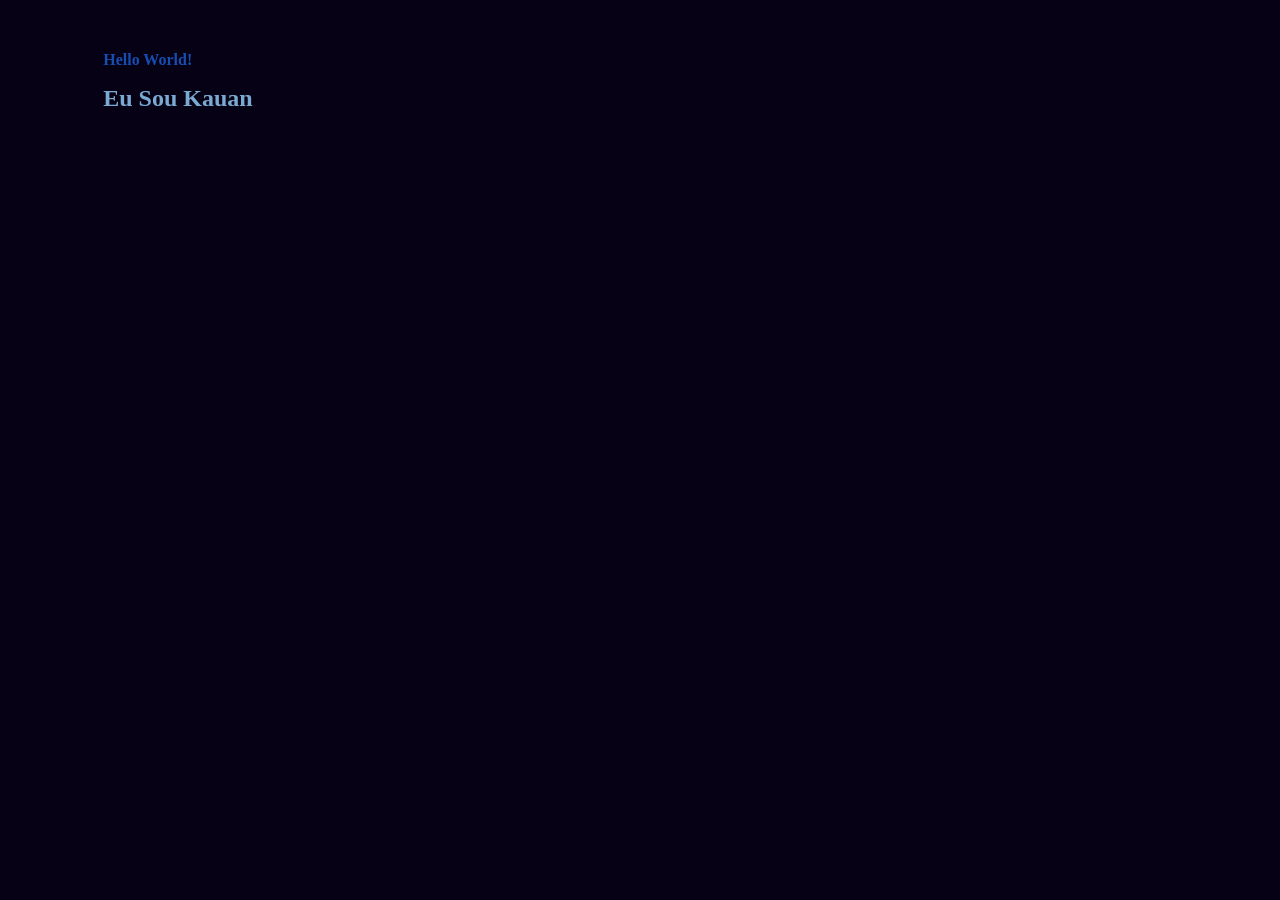
==== index.html @ 7fca89f3 "Add global CSS styles for body, headings, and container layout" ====
<!DOCTYPE html>
<html>
    <head>
        <meta charset="utf-8">
        <title>José Kauan - Developer</title>
        <meta name="description" content="I'm José Kauan, a passionate developer creating amazing web experiences.">
        <meta name="viewport" content="width=device-width, initial-scale=1">
        <link rel="stylesheet" href="style/global.css">
    </head>
    <body>
        <div class="container">
            <h1 class="hello">Hello World!</h1>
            <h1>Eu Sou Kauan</h1>

        </div>
        <!-- Apresentaação Inicial -->
         

        <!-- Sobre Mim -->

        <!-- Projetos -->

        <script src="" async defer></script>
    </body>
</html>
---- style/global.css ----
body{
    background-color: #060114;
}

h1{
    font-size: x-large;
    color: #7aa9d1;
}

.hello{
    color: #174DB1;
    font-size: medium;

}

.container{
    width: 90%;
    max-width: 1200px;
    margin: 0 auto;
    padding: 2rem;
    box-sizing: border-box;
}
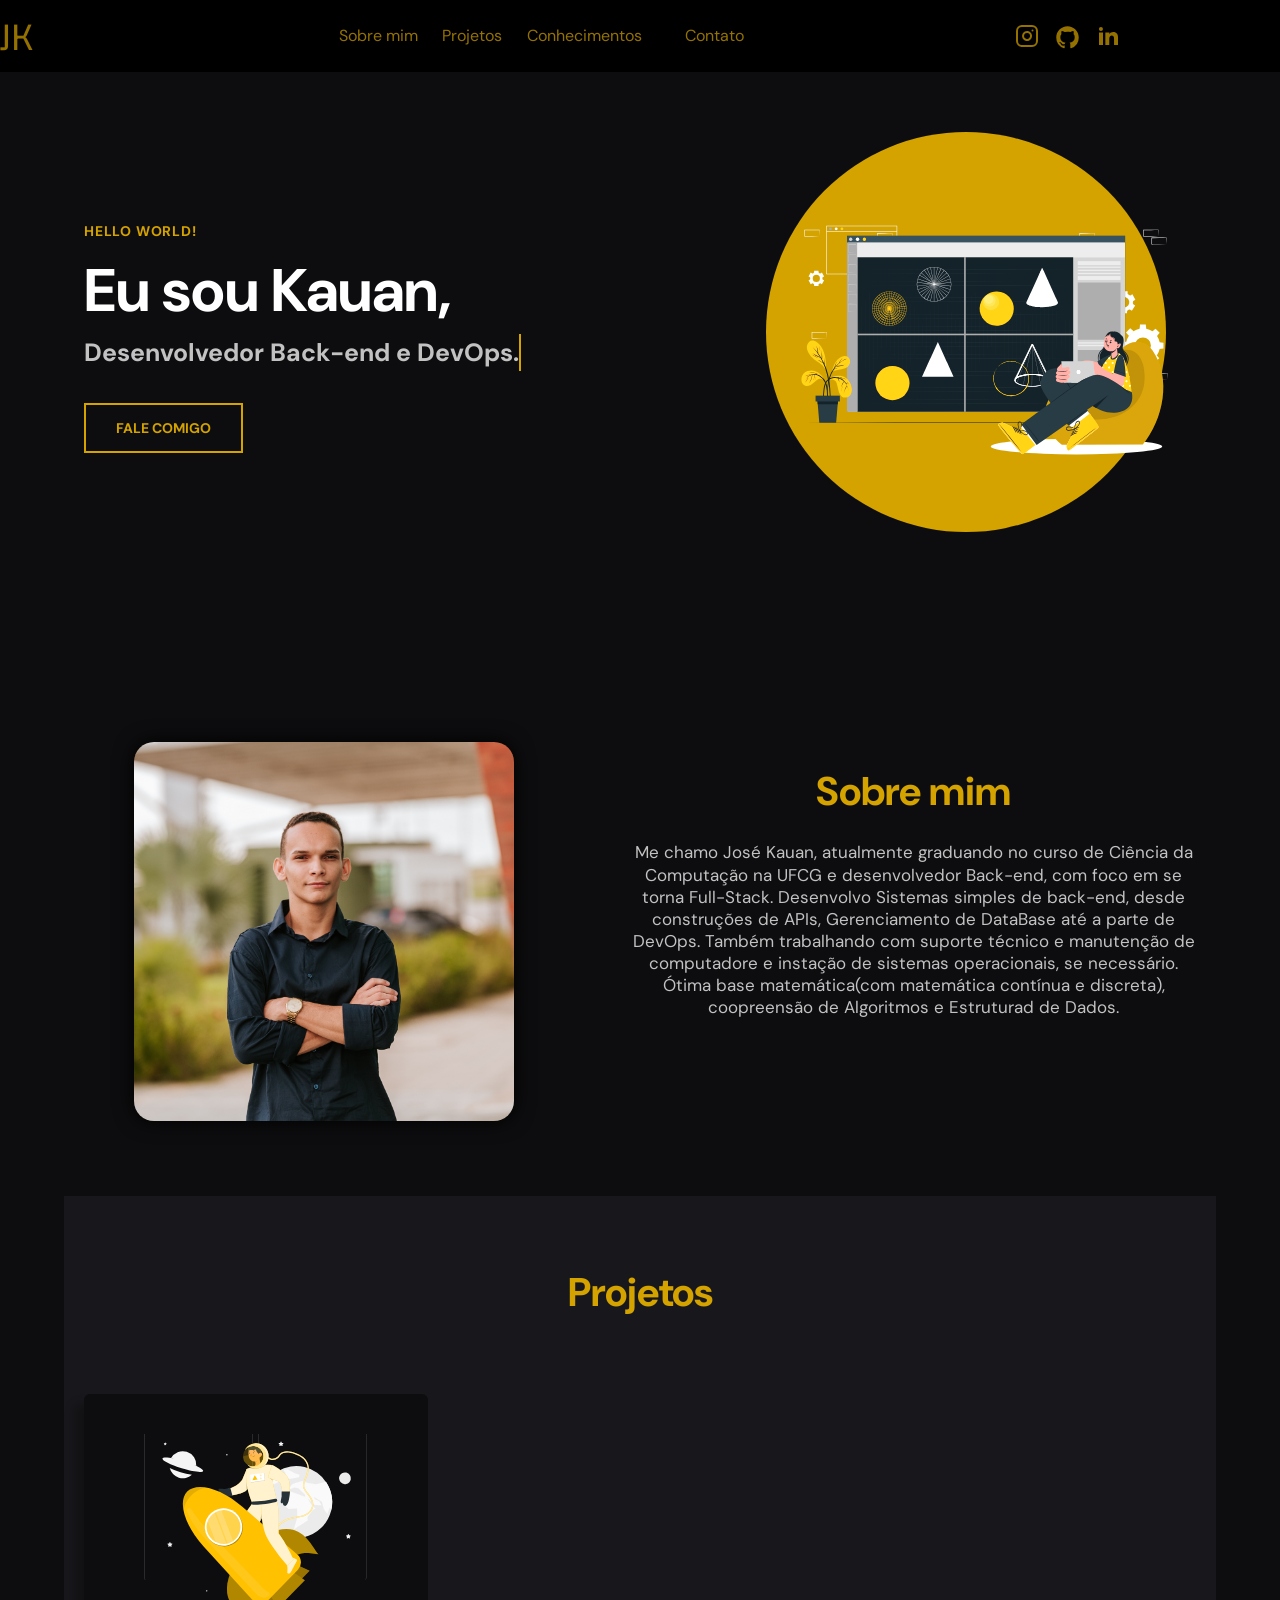
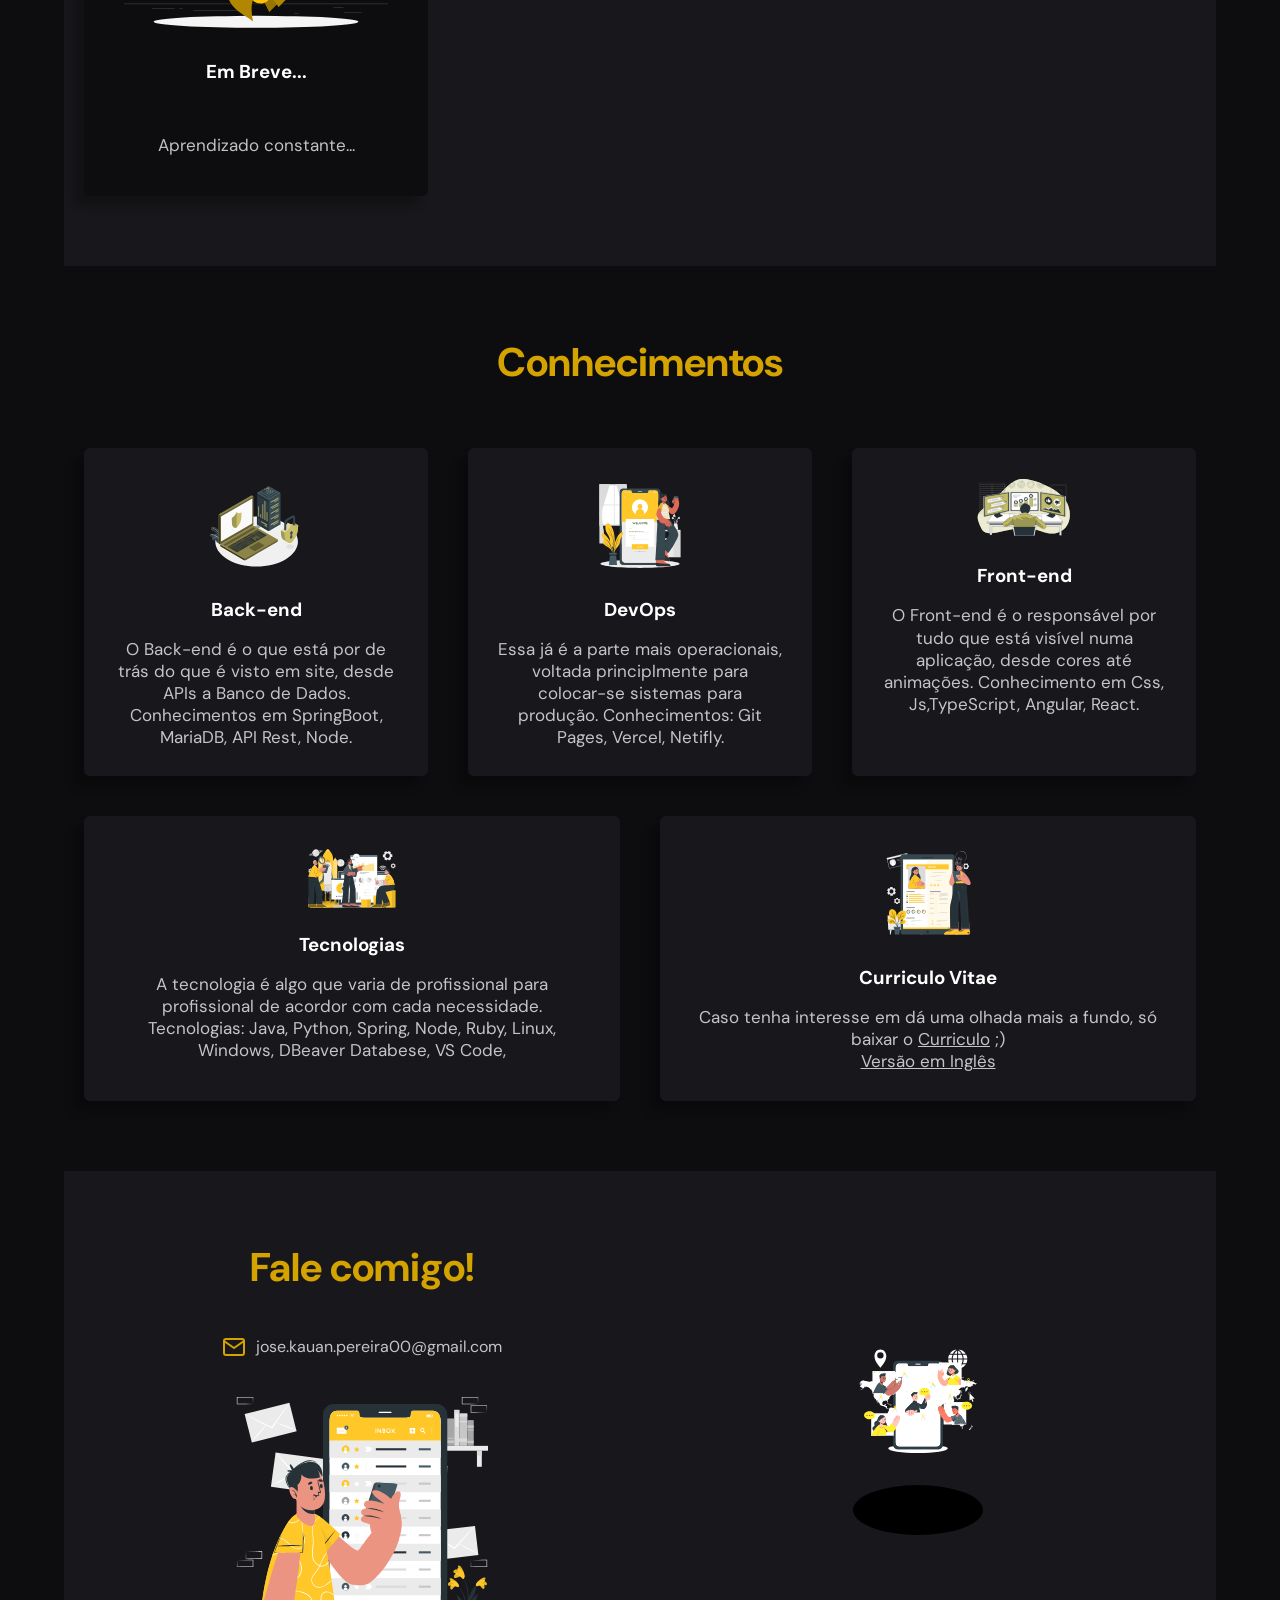
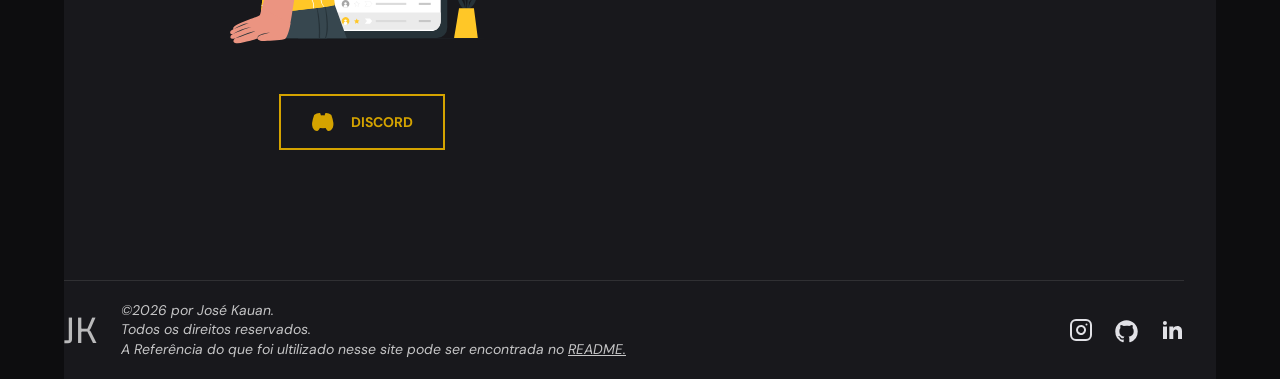
==== commit cc7a4275: "Update: Finalização" ====
--- a/index.html
+++ b/index.html
@@ -1,25 +1,473 @@
 <!DOCTYPE html>
+
 <html>
     <head>
         <meta charset="utf-8">
+        <meta http-equiv="X-UA-Compatible" content="IE=edge">
         <title>José Kauan - Developer</title>
-        <meta name="description" content="I'm José Kauan, a passionate developer creating amazing web experiences.">
         <meta name="viewport" content="width=device-width, initial-scale=1">
         <link rel="stylesheet" href="style/global.css">
+        <link rel="preconnect" href="https://fonts.googleapis.com" />
+        <link rel="preconnect" href="https://fonts.gstatic.com" crossorigin />
+        <meta name="description" content="Portifólio de José Kauan, desenvolvedor Full-Stack em desenvolvimento" />
+        <meta name="author" content="José Kauan Pereira" />
+        <meta property="og:description" content="Portifólio de José Kauan, desenvolvedor Full-Stack em desenvolvimento" />
+        <meta property="og:image" content="./public/my.JPG" />
+        <meta property="og:type" content="website" />
+        <meta name="keywords" content="developer, programação, dev, desenvolvedor, programador, html, css, javascript, nodejs, reactjs, react, github, frontend, front-end" />
+        <meta name="robots" content="index" />
+        <link
+          href="https://fonts.googleapis.com/css2?family=DM+Sans&family=Gemunu+Libre:wght@200&display=swap"
+          rel="stylesheet"
+        />
+
+        <link
+          rel="shortcut icon"
+          href="public/favicons.svg"
+          type="image/x-icon"
+        />
     </head>
-    <body>
-        <div class="container">
-            <h1 class="hello">Hello World!</h1>
-            <h1>Eu Sou Kauan</h1>
-
-        </div>
-        <!-- Apresentaação Inicial -->
-         
-
-        <!-- Sobre Mim -->
-
-        <!-- Projetos -->
-
-        <script src="" async defer></script>
-    </body>
+ <body> 
+  <div>
+    <nav id="navigation">
+      <div class="wrapper">
+        <a class="logo close" href="#home"> JK </a>
+
+        <div class="menu">
+          <ul>
+            <li>
+              <a id="aboutNav" class="close" href="#about">Sobre mim</a>
+            </li>
+            <li>
+              <a id="projectsNav" class="close" href="#projects">Projetos</a>
+            </li>
+            <li>
+              <a id="knowledgeNav" class="close" href="#knowledge">Conhecimentos</a>
+            </li>
+            <li>
+              <a id="contactNav" class="close" href="#contact">Contato</a>
+            </li>
+          </ul>
+
+          <ul class="social-links">
+            <li>
+              <a href="https://instagram.com/zexkauan" title="Instagram" target="_blank">
+                <svg width="24" height="24" viewBox="0 0 24 24" fill="none" xmlns="http://www.w3.org/2000/svg" >
+                  <path
+                    d="M17 1.99997H7C4.23858 1.99997 2 4.23855 2 6.99997V17C2 19.7614 4.23858 22 7 22H17C19.7614 22 22 19.7614 22 17V6.99997C22 4.23855 19.7614 1.99997 17 1.99997Z"
+                    stroke="#FFFAF1"
+                    stroke-width="2"
+                    stroke-linecap="round"
+                    stroke-linejoin="round"
+                  />
+                  <path
+                    d="M15.9997 11.3701C16.1231 12.2023 15.981 13.0523 15.5935 13.7991C15.206 14.5459 14.5929 15.1515 13.8413 15.5297C13.0898 15.908 12.2382 16.0397 11.4075 15.906C10.5768 15.7723 9.80947 15.3801 9.21455 14.7852C8.61962 14.1903 8.22744 13.4229 8.09377 12.5923C7.96011 11.7616 8.09177 10.91 8.47003 10.1584C8.84829 9.40691 9.45389 8.7938 10.2007 8.4063C10.9475 8.0188 11.7975 7.87665 12.6297 8.00006C13.4786 8.12594 14.2646 8.52152 14.8714 9.12836C15.4782 9.73521 15.8738 10.5211 15.9997 11.3701Z"
+                    stroke="#FFFAF1"
+                    stroke-width="2"
+                    stroke-linecap="round"
+                    stroke-linejoin="round"
+                  />
+                  <path
+                    d="M17.5 6.49997H17.51"
+                    stroke="#FFFAF1"
+                    stroke-width="2"
+                    stroke-linecap="round"
+                    stroke-linejoin="round"
+                  />
+                </svg>
+              </a>
+            </li>
+            <li>
+              <a href="https://github.com/jose-kauan-pereira00" title="Github" target="_blank" >
+                <svg xmlns="http://www.w3.org/2000/svg" viewBox="0 0 24 24" width="24" height="24" >
+                  <path fill="none" d="M0 0h24v24H0z" />
+                  <path
+                    d="M12 2C6.475 2 2 6.475 2 12a9.994 9.994 0 0 0 6.838 9.488c.5.087.687-.213.687-.476 0-.237-.013-1.024-.013-1.862-2.512.463-3.162-.612-3.362-1.175-.113-.288-.6-1.175-1.025-1.413-.35-.187-.85-.65-.013-.662.788-.013 1.35.725 1.538 1.025.9 1.512 2.338 1.087 2.912.825.088-.65.35-1.087.638-1.337-2.225-.25-4.55-1.113-4.55-4.938 0-1.088.387-1.987 1.025-2.688-.1-.25-.45-1.275.1-2.65 0 0 .837-.262 2.75 1.026a9.28 9.28 0 0 1 2.5-.338c.85 0 1.7.112 2.5.337 1.912-1.3 2.75-1.024 2.75-1.024.55 1.375.2 2.4.1 2.65.637.7 1.025 1.587 1.025 2.687 0 3.838-2.337 4.688-4.562 4.938.362.312.675.912.675 1.85 0 1.337-.013 2.412-.013 2.75 0 .262.188.574.688.474A10.016 10.016 0 0 0 22 12c0-5.525-4.475-10-10-10z"
+                    fill="rgba(255,255,255,1)"
+                  />
+                </svg>
+              </a>
+            </li>
+            <li>
+              <a href="https://linkedin.com/in/josekauanpereira" title="LinkedIn" target="_blank" >
+                <svg xmlns="http://www.w3.org/2000/svg" viewBox="0 0 24 24" width="24" height="24" >
+                  <path fill="none" d="M0 0h24v24H0z" />
+                  <path
+                    d="M6.94 5a2 2 0 1 1-4-.002 2 2 0 0 1 4 .002zM7 8.48H3V21h4V8.48zm6.32 0H9.34V21h3.94v-6.57c0-3.66 4.77-4 4.77 0V21H22v-7.93c0-6.17-7.06-5.94-8.72-2.91l.04-1.68z"
+                    fill="rgba(255,255,255,1)"
+                  />
+                </svg>
+              </a>
+            </li>
+          </ul>
+        </div>
+
+        <button
+          aria-expanded="false"
+          aria-label="Abrir menu"
+          class="open-menu open"
+        >
+          <svg
+            width="40"
+            height="40"
+            viewBox="0 0 40 40"
+            fill="none"
+            xmlns="http://www.w3.org/2000/svg"
+          >
+            <path
+              d="M10 20H30"
+              stroke="#00856F"
+              stroke-width="2"
+              stroke-linecap="round"
+              stroke-linejoin="round"
+            />
+            <path
+              d="M10 12H30"
+              stroke="#00856F"
+              stroke-width="2"
+              stroke-linecap="round"
+              stroke-linejoin="round"
+            />
+            <path
+              d="M18 28L30 28"
+              stroke="#00856F"
+              stroke-width="2"
+              stroke-linecap="round"
+              stroke-linejoin="round"
+            />
+          </svg>
+        </button>
+
+        <button
+          aria-expanded="true"
+          aria-label="Fechar menu"
+          class="close-menu close"
+        >
+          <svg
+            width="40"
+            height="40"
+            viewBox="0 0 40 40"
+            fill="none"
+            xmlns="http://www.w3.org/2000/svg"
+          >
+            <path
+              d="M30 10L10 30M10 10L30 30"
+              stroke="#FFFAF1"
+              stroke-width="2"
+              stroke-linecap="round"
+              stroke-linejoin="round"
+            />
+          </svg>
+        </button>
+      </div>
+    </nav>
+    <div class="container">
+
+      <section id="home">
+        <div class="wrapper">
+          <div class="col-a">
+            <header>
+              <h4>Hello World!</h4>
+              <h1>Eu sou Kauan,</h1>
+            </header>
+            <div class="content">
+              <p class="line typing">Desenvolvedor Back-end e DevOps.</p>
+              <a class="button" href="#contact"> Fale comigo </a>
+            </div>
+          </div>
+
+          <div class="col-b">
+          <img src="public/modeling-cuate.svg" alt="">
+          </div>
+        </div>
+      </section>
+
+      <section id="about">
+        <div class="wrapper">
+          <div class="col-a">
+            <header>
+              <h2>Sobre mim</h2>
+            </header>
+            <div class="content">
+              <p>
+              Me chamo José Kauan, atualmente graduando no curso de Ciência da Computação na UFCG
+              e desenvolvedor Back-end, com foco em se torna Full-Stack. Desenvolvo Sistemas simples
+              de back-end, desde construções de APIs, Gerenciamento de DataBase até a parte de DevOps. 
+              Também trabalhando com suporte técnico e manutenção de computadore e instação de sistemas operacionais,
+              se necessário. Ótima base matemática(com matemática contínua e discreta), coopreensão de Algoritmos
+              e Estruturad de Dados.
+              </p>
+            </div>
+          </div>
+  
+          <div class="col-b">
+            <img
+              src="public/my.JPG"
+              alt="My"
+            />
+          </div>
+        </div>
+      </section>
+
+      <section id="projects">
+        <div class="wrapper">
+          <header>
+            <h2>Projetos</h2>
+          </header>
+          <div class="content">
+            <div class="cards">
+              <div class="card">
+                <img src="public/em-andamento-full.svg" alt="back-end" />
+
+                <h3>Em Breve...</h3>
+                <p>
+                  Aprendizado constante...
+                </p>
+              </div>
+             <!-- So Seguir a estrutura acima para ir adcionando projetos-->
+
+            </div>
+          </div>
+        </div>
+      </section>
+
+      <section id="knowledge">
+        <div class="wrapper">
+          <header>
+            <h2>Conhecimentos</h2>
+          </header>
+          <div class="content">
+            <div class="cards">
+              <div class="card">
+                <img src="public/backend.svg" alt="back-end" />
+
+                <h3>Back-end</h3>
+                <p>
+                  O Back-end é o que está por de trás do que é visto em site, desde APIs a Banco de Dados.
+                  Conhecimentos em SpringBoot, MariaDB, API Rest, Node.
+                </p>
+              </div>
+              <div class="card">
+                <img src="public/frontend.svg" alt="frontend" />
+
+                <h3>DevOps</h3>
+                <p>
+                  Essa já é a parte mais operacionais, voltada principlmente para colocar-se sistemas para produção. Conhecimentos: Git Pages, Vercel, Netifly.
+                </p>
+              </div>
+              <div class="card">
+                <img src="public/devops.svg" alt="DevOps" />
+
+                <h3>Front-end</h3>
+                <p>
+                  O Front-end é o responsável por tudo que está visível numa aplicação, desde cores até animações. Conhecimento em Css, Js,TypeScript, Angular, React.
+                </p>
+              </div>
+              <div class="card">
+                <img src="public/tecnologia.svg" alt="back-end" />
+
+                <h3>Tecnologias</h3>
+                <p>
+                  A tecnologia é algo que varia de profissional para profissional de acordor com cada necessidade. 
+                  Tecnologias: Java, Python, Spring, Node, Ruby, Linux, Windows, DBeaver Databese, VS Code, 
+                </p>
+              </div>
+              <div class="card">
+                <img src="public/curriculo.svg" alt="back-end" />
+
+                <h3>Curriculo Vitae</h3>
+                <p>
+                  Caso tenha interesse em dá uma olhada mais a fundo, só baixar o <a href="public/CurriculoProg.pdf" 
+                  download="Jose-kauan-curriculo.pdf"><u>Curriculo</u></a> ;) <br>
+                  <a href="public/curriculumProgIngles.pdf" download="jose-kauan-curriculo.pdf"><u>Versão em Inglês</u></a>
+                </p>
+              </div>
+            </div>
+          </div>
+        </div>
+      </section>
+
+      <section id="contact">
+        <div class="wrapper">
+          <div class="col-a">
+            <header>
+              <h2>Fale comigo!</h2>
+            </header>
+            <div class="content">
+              <ul>
+                <li>
+                  <a href="mailto: jose.kauan.pereira00@gmail.com" title="Enviar e-mail">
+                    <svg
+                      width="24"
+                      height="24"
+                      viewBox="0 0 24 24"
+                      fill="none"
+                      xmlns="http://www.w3.org/2000/svg"
+                    >
+                      <path
+                        d="M4 4H20C21.1 4 22 4.9 22 6V18C22 19.1 21.1 20 20 20H4C2.9 20 2 19.1 2 18V6C2 4.9 2.9 4 4 4Z"
+                        stroke="#00856F"
+                        stroke-width="2"
+                        stroke-linecap="round"
+                        stroke-linejoin="round"
+                      />
+                      <path
+                        d="M22 6L12 13L2 6"
+                        stroke="#00856F"
+                        stroke-width="2"
+                        stroke-linecap="round"
+                        stroke-linejoin="round"
+                      />
+                    </svg>
+
+                    jose.kauan.pereira00@gmail.com
+                  </a>
+                </li>
+                <li>
+                  <img
+                      src="public/celular2.svg"
+                      alt="Ícone de celular."
+                      id="cel"
+                    />
+                  
+                </li>
+              </ul>
+
+              <a
+                class="button"
+                title="Me chama no Discord!"
+                href="https://discord.com/users/1379868225654751317"
+                target="_blank"
+              >
+              <svg
+                width="24"
+                height="24"
+                viewBox="0 0 24 24"
+                fill="none"
+                stroke="currentColor"
+                stroke-width="2"
+                stroke-linecap="round"
+                stroke-linejoin="round"
+                xmlns="http://www.w3.org/2000/svg"
+              >
+                <path d="M8.5 12c0 .552 -.448 1 -1 1s-1 -.448 -1 -1s.448 -1 1 -1s1 .448 1 1z" />
+                <path d="M15.5 12c0 .552 -.448 1 -1 1s-1 -.448 -1 -1s.448 -1 1 -1s1 .448 1 1z" />
+                <path d="M15.5 17c0 1 1.5 3 2 3c1.5 0 2.833 -1.667 3.5 -3c.667 -1.667 .5 -5.833 -1.5 -11.5c-1.457 -1.015 -3 -1.34 -4.5 -1.5l-.5 2.5c-2 -.5 -3.5 -.5 -5.5 0l-.5 -2.5c-1.5 .16 -3.043 .525 -4.5 1.5c-2 5.667 -2.167 9.833 -1.5 11.5c.667 1.333 2 3 3.5 3c.5 0 2 -2 2 -3" />
+                <path d="M7 16.5c3.5 1 6.5 1 10 0" />
+              </svg>
+                Discord
+              </a>
+            </div>
+          </div>
+
+          <div class="col-b">
+            <img src="public/celular.svg" alt="Ícone de celular." />
+          </div>
+        </div>
+      </section>
+
+      <a id="backToTopButton" title="Voltar ao topo" href="#home">
+        <svg
+          width="40"
+          height="40"
+          viewBox="0 0 40 40"
+          fill="none"
+          xmlns="http://www.w3.org/2000/svg"
+        >
+          <circle cx="20" cy="20" r="20" fill="#00856F" />
+          <path
+            d="M20 27V13"
+            stroke="white"
+            stroke-width="2"
+            stroke-linecap="round"
+            stroke-linejoin="round"
+          />
+          <path
+            d="M13 20L20 13L27 20"
+            stroke="white"
+            stroke-width="2"
+            stroke-linecap="round"
+            stroke-linejoin="round"
+          />
+        </svg>
+      </a>
+
+      <footer>
+        <div class="wrapper">
+          <div class="col-a">
+            <a class="logo" href="#home"> JK </a>
+
+            <p>
+              <i>©2026 por José Kauan.</i><br />
+              <i>Todos os direitos reservados.</i> <br>
+              <i>A Referência do que foi ultilizado nesse site pode ser encontrada no <a href="https://github.com/jose-kauan-pereira00/my-website"><u>README.</u></a></i>
+            </p>
+          </div>
+
+          <div class="col-b">
+            <ul class="social-links">
+              <li>
+                <a
+                  href="https://instagram.com/zexkauan"
+                  title="Instagram"
+                  target="_blank"
+                  ><svg
+                    width="24"
+                    height="24"
+                    viewBox="0 0 24 24"
+                    fill="none"
+                    xmlns="http://www.w3.org/2000/svg"
+                  >
+                    <path
+                      d="M17 1.99997H7C4.23858 1.99997 2 4.23855 2 6.99997V17C2 19.7614 4.23858 22 7 22H17C19.7614 22 22 19.7614 22 17V6.99997C22 4.23855 19.7614 1.99997 17 1.99997Z"
+                      stroke="#FFFAF1"
+                      stroke-width="2"
+                      stroke-linecap="round"
+                      stroke-linejoin="round"
+                    />
+                    <path
+                      d="M15.9997 11.3701C16.1231 12.2023 15.981 13.0523 15.5935 13.7991C15.206 14.5459 14.5929 15.1515 13.8413 15.5297C13.0898 15.908 12.2382 16.0397 11.4075 15.906C10.5768 15.7723 9.80947 15.3801 9.21455 14.7852C8.61962 14.1903 8.22744 13.4229 8.09377 12.5923C7.96011 11.7616 8.09177 10.91 8.47003 10.1584C8.84829 9.40691 9.45389 8.7938 10.2007 8.4063C10.9475 8.0188 11.7975 7.87665 12.6297 8.00006C13.4786 8.12594 14.2646 8.52152 14.8714 9.12836C15.4782 9.73521 15.8738 10.5211 15.9997 11.3701Z"
+                      stroke="#FFFAF1"
+                      stroke-width="2"
+                      stroke-linecap="round"
+                      stroke-linejoin="round"
+                    />
+                    <path
+                      d="M17.5 6.49997H17.51"
+                      stroke="#FFFAF1"
+                      stroke-width="2"
+                      stroke-linecap="round"
+                      stroke-linejoin="round"
+                    />
+                  </svg>
+                </a>
+              </li>
+              <li>
+                <a href="https://github.com/jose-kauan-pereira00" title="Github" target="_blank" >
+                  <svg xmlns="http://www.w3.org/2000/svg" viewBox="0 0 24 24" width="24" height="24" >
+                    <path fill="none" d="M0 0h24v24H0z" />
+                    <path
+                      d="M12 2C6.475 2 2 6.475 2 12a9.994 9.994 0 0 0 6.838 9.488c.5.087.687-.213.687-.476 0-.237-.013-1.024-.013-1.862-2.512.463-3.162-.612-3.362-1.175-.113-.288-.6-1.175-1.025-1.413-.35-.187-.85-.65-.013-.662.788-.013 1.35.725 1.538 1.025.9 1.512 2.338 1.087 2.912.825.088-.65.35-1.087.638-1.337-2.225-.25-4.55-1.113-4.55-4.938 0-1.088.387-1.987 1.025-2.688-.1-.25-.45-1.275.1-2.65 0 0 .837-.262 2.75 1.026a9.28 9.28 0 0 1 2.5-.338c.85 0 1.7.112 2.5.337 1.912-1.3 2.75-1.024 2.75-1.024.55 1.375.2 2.4.1 2.65.637.7 1.025 1.587 1.025 2.687 0 3.838-2.337 4.688-4.562 4.938.362.312.675.912.675 1.85 0 1.337-.013 2.412-.013 2.75 0 .262.188.574.688.474A10.016 10.016 0 0 0 22 12c0-5.525-4.475-10-10-10z"
+                      fill="rgba(255,255,255,1)"
+                    />
+                  </svg>
+                </a>
+              </li>
+              <li>
+                <a href="https://linkedin.com/in/josekauanpereira" title="LinkedIn" target="_blank" >
+                  <svg xmlns="http://www.w3.org/2000/svg" viewBox="0 0 24 24" width="24" height="24" >
+                    <path fill="none" d="M0 0h24v24H0z" />
+                    <path
+                      d="M6.94 5a2 2 0 1 1-4-.002 2 2 0 0 1 4 .002zM7 8.48H3V21h4V8.48zm6.32 0H9.34V21h3.94v-6.57c0-3.66 4.77-4 4.77 0V21H22v-7.93c0-6.17-7.06-5.94-8.72-2.91l.04-1.68z"
+                      fill="rgba(255,255,255,1)"
+                    />
+                  </svg>
+                </a>
+              </li>
+            </ul>
+          </div>
+        </div>
+      </div>
+    </footer>
+  </body>
 </html>
--- a/style/global.css
+++ b/style/global.css
@@ -1,23 +1,1640 @@
-body{
-    background-color: #060114;
-}
-
-h1{
-    font-size: x-large;
-    color: #7aa9d1;
-}
-
-.hello{
-    color: #174DB1;
-    font-size: medium;
-
-}
-
+/*===== GERAL ===============================================*/
+
+* {
+  margin: 0;
+  padding: 0;
+  box-sizing: border-box;
+
+  font-family: "DM Sans", sans-serif;
+}
+
+:root {
+  --hue: 45;
+
+  --primary-color: #d4a300; 
+  --primary-hover: #b38600;
+  --secundary-color: #18181c; 
+  --third-color: #24242e;
+  --bg-color: #0d0d0f;
+
+  --headline: #ffffff;
+  --paragraph: rgba(255, 255, 255, 0.75);
+  --paragraph-2: #e1e1e6;
+
+  font-size: 62.5%;
+
+  --nav-height: 7.2rem;
+}
+
+html {
+  scroll-behavior: smooth;
+}
 .container{
-    width: 90%;
-    max-width: 1200px;
-    margin: 0 auto;
-    padding: 2rem;
-    box-sizing: border-box;
-}
-
+  width: min(120rem, 100%);
+  margin-inline: auto;
+  padding-inline: 2.4rem;
+}
+html,
+body {
+  width: 100%;
+  height: 100%;
+}
+
+body {
+  font-size: 1.6rem;
+  text-align: center;
+
+  overflow: overlay;
+
+  background-color: var(--bg-color);
+}
+
+body.light-mode {
+  --secundary-color: rgb(229, 229, 229);
+  --third-color: hwb(0 48% 52% / 0.356);
+  --bg-color: rgb(241, 241, 241);
+
+  --headline: hsl(0, 0%, 0%);
+  --paragraph: rgb(32, 32, 32);
+  --paragraph-2: hsl(calc(var(--hue) + 10), 14%, 3%);
+}
+---
+::-webkit-scrollbar {
+  width: 0.8rem;
+}
+
+::-webkit-scrollbar-track {
+  border-radius: 1rem;
+  background: var(--bg-color);
+}
+
+::-webkit-scrollbar-thumb {
+  border-radius: 1rem;
+  background: var(--paragraph);
+}
+---
+.wrapper {
+  width: min(50rem, 100%);
+
+  margin-inline: auto;
+  padding-inline: 2.4rem;
+}
+
+ul {
+  list-style: none;
+}
+
+a {
+  color: var(--paragraph);
+  text-decoration: none;
+}
+
+img {
+  max-width: 100%;
+  color: var(--paragraph);
+}
+
+section {
+  padding-block: 5rem;
+  padding-inline: 2rem;
+}
+
+section h4 {
+  font-size: 1.4rem;
+  font-weight: 700;
+  line-height: 150%;
+  letter-spacing: 0.08rem;
+  color: var(--primary-color);
+  text-transform: uppercase;
+
+  margin-bottom: 1.6rem;
+}
+
+section header h2 {
+  font-size: 3rem;
+  line-height: 3.9rem;
+
+  color: var(--primary-color);
+}
+
+section h3 {
+  color: var(--headline);
+}
+
+section p,
+section span {
+  font-weight: 400;
+  font-size: 1.7rem;
+  line-height: 130%;
+
+  color: var(--paragraph);
+}
+
+.button {
+  background: none;
+  border: 0.2rem solid var(--primary-color);
+
+  margin-bottom: 6rem;
+  padding: 1.4rem 3rem;
+
+  width: fit-content;
+
+  color: var(--primary-color);
+  font-size: 1.4rem;
+  font-weight: 700;
+  text-transform: uppercase;
+  text-decoration: none;
+
+  display: flex;
+  align-items: center;
+  justify-content: center;
+  gap: 1.6rem;
+
+  position: relative;
+
+  transition: 400ms;
+}
+
+body.light-mode .button,
+body.light-mode #home h4 {
+  filter: brightness(0.8);
+}
+
+.button:hover {
+  color: #fff;
+  background-color: var(--primary-hover);
+  border: 0.2rem solid var(--primary-hover);
+  cursor: pointer;
+}
+
+body.light-mode .button:hover {
+  filter: none;
+}
+
+/* SOCIAL LINKS */
+
+.social-links {
+  display: flex;
+  align-items: center;
+  justify-content: center;
+  gap: 2.5rem;
+}
+
+.social-links li {
+  height: 3rem;
+}
+
+.social-links svg {
+  margin-top: 0.3rem;
+  transition: 300ms;
+}
+
+.social-links li:nth-child(2) svg {
+  width: 2.7rem;
+  height: 2.7rem;
+}
+
+.social-links svg:hover {
+  margin-top: 0;
+  margin-bottom: 0.3rem;
+}
+
+body .social-links li svg path {
+  transition: 200ms;
+}
+
+body nav#navigation .social-links li:nth-child(1) svg:hover path,
+body .social-links li:nth-child(1) svg:hover path {
+  stroke: #ff377a;
+}
+
+body .social-links li:nth-child(2) svg:hover path:nth-child(2),
+body nav#navigation .social-links li:nth-child(2) svg:hover path:nth-child(2) {
+  fill: #fff;
+}
+
+body.light-mode .social-links li:nth-child(2) svg:hover path:nth-child(2),
+body.light-mode
+  nav#navigation
+  .social-links
+  li:nth-child(2)
+  svg:hover
+  path:nth-child(2) {
+  fill: #000;
+}
+
+body .social-links li:nth-child(3) svg:hover path:nth-child(2),
+body nav#navigation .social-links li:nth-child(3) svg:hover path:nth-child(2) {
+  fill: #0a66c2;
+}
+
+body .social-links li:nth-child(4) svg:hover path:nth-child(2),
+body nav#navigation .social-links li:nth-child(4) svg:hover path:nth-child(2) {
+  fill: #00abf0;
+}
+
+/* == == */
+
+#projects .card circle {
+  fill: var(--secundary-color);
+}
+
+#backToTopButton circle {
+  fill: var(--primary-color);
+}
+
+#contact li path,
+#navigation button.open-menu path[stroke*="#00856F"] {
+  stroke: var(--primary-color);
+}
+
+#navigation.scroll button.open-menu path[stroke*="#00856F"] {
+  stroke: var(--paragraph-2);
+}
+
+/*===== NAVIGATION ===================================*/
+
+nav {
+  width: 100vw;
+  height: var(--nav-height);
+
+  display: flex;
+  background-color: #000;
+
+  position: fixed;
+  top: 0;
+  z-index: 100;
+}
+
+nav .wrapper {
+  display: flex;
+  align-items: center;
+  justify-content: space-between;
+}
+
+nav.scroll {
+  background: #000;;
+  backdrop-filter: blur(1rem);
+  -webkit-backdrop-filter: blur(1rem);
+}
+
+/* LOGO */
+
+a.logo {
+  font-family: "Gemunu Libre", sans-serif;
+  font-size: 3rem;
+  opacity: 0.7;
+}
+
+nav#navigation a.logo {
+  color: var(--primary-color);
+}
+
+body.light-mode nav#navigation a.logo,
+body.light-mode footer a.logo {
+  font-weight: bold;
+}
+
+footer a.logo,
+nav#navigation.scroll a.logo,
+body.menu-expanded nav#navigation a.logo,
+body.light-mode.menu-expanded nav#navigation.scroll a.logo {
+  color: #fff;
+}
+
+body.menu-expanded nav#navigation a.logo {
+  opacity: 1;
+}
+
+body.light-mode nav#navigation a.logo {
+  filter: brightness(0.8);
+}
+
+body.light-mode footer a.logo,
+body.light-mode nav#navigation.scroll a.logo {
+  color: #000;
+}
+
+/* == == */
+
+nav#navigation .menu ul li a {
+  color: #fff;
+}
+
+nav button {
+  background: none;
+  border: none;
+  cursor: pointer;
+}
+
+nav .menu,
+nav .close-menu {
+  position: fixed;
+}
+
+/*===== MENU-EXPANDED ==========================================*/
+
+body.menu-expanded {
+  overflow: hidden;
+}
+
+body.menu-expanded nav#navigation.scroll {
+  background: none;
+  backdrop-filter: none;
+}
+
+.menu,
+.close-menu,
+body.menu-expanded .open-menu {
+  opacity: 0;
+  visibility: hidden;
+}
+
+body.menu-expanded .menu,
+body.menu-expanded .close-menu {
+  opacity: 1;
+  visibility: visible;
+}
+
+.menu {
+  transform: translateX(100%);
+}
+
+body.menu-expanded .menu,
+body.menu-expanded nav.scroll .menu {
+  top: 0;
+  left: 0;
+
+  background: rgba(0, 0, 0, 0.7);
+  backdrop-filter: blur(1rem);
+  -webkit-backdrop-filter: blur(1rem);
+
+  width: 100vw;
+  height: 100vh;
+
+  padding-top: var(--nav-height);
+
+  transition: transform 300ms;
+  transform: translateX(0);
+}
+
+.menu ul:nth-child(1) {
+  display: flex;
+  flex-direction: column;
+  gap: 3rem;
+
+  margin: 8rem 0 10rem 0;
+
+  font-weight: 700;
+  font-size: 2rem;
+  line-height: 3.1rem;
+}
+
+body.menu-expanded nav .logo,
+body.menu-expanded button {
+  position: relative;
+  z-index: 100;
+}
+
+body.menu-expanded button path {
+  stroke: white;
+}
+
+/*===== HOME ===================================*/
+
+-------
+#home {
+  height: 100vh;
+  min-height: calc(60rem + var(--nav-height));
+  padding-block: 0;
+
+  background-color: var(--secundary-color);
+
+  display: flex;
+  align-items: center;
+}
+
+#home .wrapper {
+  height: 53rem;
+
+  display: flex;
+  flex-direction: column;
+  align-items: center;
+  justify-content: center;
+  gap: 6rem;
+
+  position: relative;
+}
+
+#home h1 {
+  font-size: 4.5rem;
+  color: var(--headline);
+  line-height: 110%;
+
+  margin-bottom: 1rem;
+}
+
+#home p {
+  display: inline-flex;
+
+  font-size: 1.8rem;
+  line-height: 150%;
+  font-weight: bold;
+
+  margin-bottom: 3.2rem;
+}
+
+#home .line {
+  border-right: 0.2rem solid var(--primary-color);
+  white-space: nowrap;
+  overflow: hidden;
+}
+
+#home .typing {
+  animation: line-typing 500ms steps(40) infinite normal,
+    typing 2s steps(40) 1.4s normal backwards;
+}
+
+@keyframes typing {
+  from {
+    width: 0;
+  }
+  to {
+    width: 27.5rem;
+  }
+}
+
+@keyframes line-typing {
+  from {
+    border-right-color: var(--primary-color);
+  }
+  to {
+    border-right-color: transparent;
+  }
+}
+
+#home .button {
+  margin-inline: auto;
+}
+
+#home .col-b {
+  display: flex;
+  flex-direction: column;
+  align-items: center;
+  gap: 2rem;
+
+  animation: flutuar 3s infinite backwards;
+  position: relative;
+}
+
+@keyframes flutuar {
+  0% {
+    transform: translateY(2rem);
+  }
+  50% {
+    transform: translateY(-2rem);
+  }
+  100% {
+    transform: translateY(2rem);
+  }
+}
+
+#home .wrapper::before {
+  content: "";
+  display: block;
+
+  width: 27rem;
+  height: 27rem;
+
+  background-color: var(--primary-color);
+  border-radius: 100%;
+
+  position: absolute;
+  bottom: -3.1rem;
+  z-index: -1;
+
+  animation: appear 1s 500ms backwards;
+}
+
+#home img {
+  width: 30rem;
+  min-width: 14.5rem;
+  display: block;
+  margin-inline: auto;
+  filter: contrast(1.2);
+}
+
+#home img#notebook-2-white,
+body.light-mode #home img#notebook-1,
+body.light-mode #home img#notebook-2 {
+  visibility: hidden;
+  opacity: 0;
+  animation: none;
+}
+
+#home img#notebook-1 {
+  animation: appear 1s 1s backwards;
+}
+
+#home img#notebook-2-white {
+  position: absolute;
+}
+
+body.light-mode #home img#notebook-2-white {
+  position: absolute;
+  visibility: visible;
+  opacity: 1;
+}
+
+#home img#notebook-2 {
+  position: absolute;
+  z-index: 90;
+  animation: appear 1s 2s backwards;
+}
+
+#home img#vidro {
+  position: absolute;
+  z-index: 100;
+  right: -2rem;
+  animation: appear-vidro 1s 2.3s backwards;
+
+  filter: contrast(5);
+}
+
+@keyframes appear {
+  from {
+    opacity: 0;
+  }
+  to {
+    opacity: 1;
+  }
+}
+
+@keyframes appear-vidro {
+  from {
+    right: -4rem;
+    opacity: 0;
+  }
+  to {
+    right: -2rem;
+    opacity: 1;
+  }
+}
+--------------
+
+/*===== ABOUT =================================================*/
+
+#about {
+  text-align: center;
+}
+
+#about .content p {
+  margin-block: 2.4rem;
+}
+
+#about .content a {
+  text-decoration: none;
+  color: var(--paragraph);
+  font-weight: bold;
+}
+
+#about .col-a {
+  margin-bottom: 6rem;
+}
+
+#about .col-b {
+  text-align: left;
+}
+
+#about img {
+  width: 38rem;
+
+  border-radius: 2rem;
+  box-shadow: 0 0 2rem black;
+
+  transition: 600ms;
+}
+
+/*===== PROJECTS ===============================================*/
+
+#projects {
+  background-color: var(--secundary-color);
+}
+
+#projects header {
+  margin-bottom: 6rem;
+}
+
+#projects header h2 {
+  margin-bottom: 1.6rem;
+}
+
+#projects header p {
+  max-width: 60rem;
+  margin: 0 auto 3rem;
+  text-align: center;
+}
+
+#projects header p a {
+  color: var(--paragraph);
+  font-weight: bold;
+  font-style: italic;
+}
+
+#projects header p + a {
+  padding: 0.8rem 2rem;
+  color: var(--paragraph);
+
+  background-color: var(--third-color);
+  border-radius: 0.8rem;
+
+  display: inline-flex;
+  justify-content: center;
+  gap: 1rem;
+
+  transition: 300ms;
+}
+
+#projects header a svg path:nth-child(2) {
+  fill: var(--headline);
+}
+
+#projects header a:hover {
+  filter: brightness(0.7);
+}
+
+#projects .cards {
+  display: grid;
+  grid-template-columns: repeat(1, 1fr);
+  gap: 3.2rem;
+}
+
+#projects .card {
+  padding: 4rem;
+  background: var(--bg-color);
+
+  border-radius: 0.6rem;
+  box-shadow: -1rem 1rem 1rem rgba(0, 0, 0, 0.267);
+
+  display: flex;
+  flex-direction: column;
+  align-items: center;
+  gap: 2.5rem;
+
+  transition: 400ms;
+}
+
+#projects .card:hover {
+  background: var(--third-color);
+}
+
+#projects .card .img-wrapper {
+  width: 100%;
+  position: relative;
+}
+
+#projects .card img {
+  width: 100%;
+  height: 20rem;
+  object-fit: cover;
+  border-radius: 0.6rem;
+
+  transition: 300ms;
+}
+
+#projects .card:hover > .img-wrapper img {
+  filter: opacity(0.5);
+}
+
+#projects .card .buttons {
+  visibility: hidden;
+  opacity: 0;
+
+  position: absolute;
+  left: 0;
+  right: 0;
+  top: 50%;
+  transform: translateY(-50%);
+
+  display: flex;
+  justify-content: center;
+  gap: 1rem;
+
+  transition: 400ms;
+}
+
+#projects .card:hover > .img-wrapper .buttons {
+  visibility: visible;
+  opacity: 1;
+}
+
+#projects .card .buttons a svg {
+  width: 4rem;
+  height: 4rem;
+}
+
+#projects .card .buttons a svg path:nth-child(2) {
+  fill: #000;
+  transition: 200ms;
+}
+
+#projects .card .buttons a:hover svg path:nth-child(2) {
+  fill: #fff;
+}
+
+#projects .card .buttons a {
+  background: #fff;
+  border-radius: 50%;
+
+  width: 6rem;
+  height: 6rem;
+
+  display: flex;
+  justify-content: center;
+  align-items: center;
+
+  transition: 500ms;
+}
+
+#projects .card .buttons a:hover {
+  background-color: #000;
+  cursor: pointer;
+}
+
+#projects .card .buttons a:hover > svg {
+  fill: #fff;
+}
+
+#projects .card:nth-child(8) svg path:nth-child(2) {
+  fill: var(--paragraph);
+}
+
+#projects .button {
+  margin: 6rem auto 0;
+}
+
+/*===== KNOWLEDGE ===============================================*/
+
+#knowledge header h2 {
+  margin-bottom: 6rem;
+}
+
+#knowledge .cards {
+  display: flex;
+  flex-direction: column;
+  gap: 3.2rem;
+
+}
+
+#knowledge .card {
+  padding: 2.8rem;
+  text-align: center;
+
+  background: var(--secundary-color);
+
+  border-radius: 0.6rem;
+  box-shadow: -1rem 1rem 1rem rgba(0, 0, 0, 0.267);
+
+  transition: 400ms;
+}
+
+#knowledge .card:hover {
+  background: var(--third-color);
+}
+
+#knowledge .card h3 {
+  margin-block: 1.6rem;
+}
+
+#knowledge .card img {
+  width: 10rem;
+}
+
+/*===== CONTACT ===============================================*/
+
+#contact {
+  text-align: left;
+  background-color: var(--secundary-color);
+}
+
+#contact .col-a {
+  display: flex;
+  flex-direction: column;
+  align-items: center;
+
+  margin-bottom: 2rem;
+}
+
+#contact .col-a .content {
+  display: flex;
+  flex-direction: column;
+  align-items: center;
+}
+
+#contact header {
+  margin-bottom: 3.2rem;
+}
+
+#contact ul {
+  margin-bottom: 2rem;
+}
+
+#contact ul a,
+#about .content a:nth-child(2) {
+  width: fit-content;
+
+  text-decoration: none;
+
+  display: flex;
+  align-items: center;
+  gap: 1rem;
+
+  padding: 1rem;
+  border-radius: 0.8rem;
+
+  transition: 300ms;
+}
+
+#contact ul a {
+  color: var(--paragraph);
+}
+
+#contact ul a:hover {
+  background: var(--third-color);
+}
+
+#contact a path {
+  transition: 400ms;
+}
+
+#contact a.button path {
+  fill: var(--primary-color);
+}
+
+#contact a.button:hover path {
+  fill: #fff;
+}
+
+#contact ul li:nth-child(2) a img {
+  rotate: -15deg;
+}
+
+#contact ul li:nth-child(2) a path {
+  stroke: none;
+}
+
+#contact .col-b {
+  height: 38rem;
+
+  display: flex;
+  flex-direction: column;
+  align-items: center;
+  gap: 2rem;
+}
+
+#contact .col-b img {
+  width: 13rem;
+  animation: flutuar 2.5s infinite backwards;
+  filter: brightness(1.2);
+}
+
+#contact .col-b::after {
+  content: "";
+  display: block;
+
+  width: 13rem;
+  height: 5rem;
+
+  background-color: black;
+  border-radius: 100%;
+}
+
+body.light-mode #contact .col-b::after {
+  background-color: grey;
+}
+
+/*===== FOOTER ===============================================*/
+
+footer {
+  background-color: var(--secundary-color);
+  color: var(--paragraph);
+}
+
+footer .wrapper {
+  padding-block: 3rem; /* Espaçamento interno reduzido */
+  border-top: 0.1rem solid rgba(255, 255, 255, 0.1); /* Linha divisória mais suave */
+  
+  display: flex;
+  flex-direction: column;
+  align-items: center;
+  gap: 1.5rem; 
+}
+
+footer .logo {
+  display: inline-block;
+  font-size: 2.6rem;
+  margin-bottom: 0;
+  opacity: 0.8;
+}
+
+footer p {
+  font-size: 1.4rem;
+  line-height: 1.4;
+  margin-bottom: 0;
+  color: var(--paragraph);
+}
+
+footer .social-links {
+  display: flex;
+  align-items: center;
+  justify-content: center;
+  gap: 2rem;
+}
+
+footer .social-links li:nth-child(1) svg path {
+  stroke: var(--paragraph-2);
+}
+
+footer .social-links li:nth-child(2) svg path:nth-child(2),
+footer .social-links li:nth-child(3) svg path:nth-child(2),
+footer .social-links li:nth-child(4) svg path:nth-child(2) {
+  fill: var(--paragraph-2);
+}
+
+/* Versão Desktop (Linha Única) */
+@media (min-width: 1024px) {
+  footer .wrapper {
+    flex-direction: row;
+    justify-content: space-between;
+    align-items: center;
+    padding-block: 2rem; /* Mais fino no desktop */
+  }
+
+  footer .col-a {
+    display: flex;
+    align-items: center;
+    gap: 2.4rem; /* Deixa Logo e Copyright lado a lado no desktop */
+    text-align: left;
+  }
+
+  footer .social-links {
+    justify-content: flex-end;
+  }
+}
+
+
+/*===== BACK TO TOP BUTTON =====================================*/
+
+#backToTopButton {
+  position: fixed;
+  bottom: 1.5rem;
+  right: 2.5rem;
+
+  opacity: 0;
+  visibility: hidden;
+
+  transition: 200ms;
+  transform: translateY(100%);
+}
+
+#backToTopButton.show {
+  opacity: 1;
+  visibility: visible;
+
+  transform: translateY(0);
+}
+
+/*===== RESPONSIVO (DESKTOP) ====================================*/
+
+@media (min-width: 1024px) {
+  /*===== GERAL =======================================*/
+
+  body {
+    overflow: auto;
+  }
+
+  .wrapper {
+    width: min(112rem, 100%);
+    display: grid;
+  }
+
+  section {
+    padding-block: 7rem;
+  }
+
+  body section h2 {
+    font-size: 4rem;
+    line-height: 5.2rem;
+  }
+
+  .col-a {
+    grid-area: A;
+  }
+
+  .col-b {
+    grid-area: B;
+  }
+
+  /*===== NAVEGATION ==================================*/
+
+  /*Reset*/
+  nav#navigation .wrapper * {
+    margin: 0;
+    padding: 0;
+    visibility: initial;
+    display: initial;
+    opacity: initial;
+    flex-direction: initial;
+    position: initial;
+    font-size: initial;
+    transform: initial;
+    color: initial;
+    background-color: initial;
+    font-weight: initial;
+    filter: initial;
+  }
+
+  nav#navigation a.logo,
+  footer a.logo {
+    font-size: 4rem;
+    opacity: 0.7;
+  }
+
+  nav#navigation .close-menu,
+  nav#navigation .open-menu {
+    display: none;
+  }
+
+  nav#navigation .menu {
+    display: flex;
+    align-items: center;
+    justify-content: space-between;
+
+    width: 70%;
+  }
+
+  nav#navigation .menu ul:nth-child(1) {
+    display: flex;
+    gap: 1rem;
+  }
+
+  nav#navigation .menu ul li a {
+    color: var(--primary-color);
+    opacity: 0.7;
+
+    transition: opacity 0.4s;
+  }
+---
+  body.light-mode nav#navigation .menu ul li a {
+    opacity: 1;
+  }
+---
+  nav#navigation.scroll .menu ul li a {
+    color: var(--paragraph-2);
+    opacity: 0.6;
+  }
+
+  nav#navigation .menu ul:nth-child(1) li {
+    width: 8.4rem;
+    color: var(--paragraph);
+  }
+
+  nav#navigation .menu ul:nth-child(1) li:nth-child(3),
+  nav#navigation .menu ul:nth-child(1) li:nth-child(4) {
+    width: 12rem;
+  }
+
+  nav#navigation .menu ul li a.active,
+  nav#navigation .menu ul li a:hover {
+    opacity: 1;
+    font-weight: 700;
+  }
+
+  nav#navigation.scroll .menu ul li a.active,
+  nav#navigation.scroll .menu ul li a:hover {
+    opacity: 1;
+  }
+
+  nav#navigation .menu ul:nth-child(1) li a::after {
+    content: "";
+    width: 0%;
+    height: 2px;
+    background-color: var(--primary-color);
+
+    display: block;
+
+    position: relative;
+    bottom: -2rem;
+    left: -0.5rem;
+
+    transition: width 0.2s;
+  }
+
+  nav#navigation.scroll .menu ul li a::after {
+    background-color: var(--paragraph-2);
+  }
+
+  nav#navigation .menu ul li a:hover::after,
+  nav#navigation .menu ul li a.active::after {
+    padding-inline: 0.8rem;
+    width: 100%;
+  }
+
+  nav#navigation.scroll .menu a.button:hover,
+  nav#navigation.scroll .menu a.button.active {
+    background-color: var(--primary-color);
+    filter: brightness(1.3);
+    border: none;
+  }
+
+  nav#navigation .social-links {
+    display: flex;
+    flex-direction: row;
+    gap: 1.5rem;
+  }
+
+  nav#navigation .social-links li:nth-child(1) svg path {
+    stroke: var(--primary-color);
+  }
+
+  nav#navigation .social-links li:nth-child(2) svg path:nth-child(2),
+  nav#navigation .social-links li:nth-child(3) svg path:nth-child(2),
+  nav#navigation .social-links li:nth-child(4) svg path:nth-child(2) {
+    fill: var(--primary-color);
+  }
+
+  nav#navigation.scroll .social-links li:nth-child(1) svg path {
+    stroke: var(--paragraph-2);
+  }
+
+  nav#navigation.scroll .social-links li:nth-child(2) svg path:nth-child(2),
+  nav#navigation.scroll .social-links li:nth-child(3) svg path:nth-child(2),
+  nav#navigation.scroll .social-links li:nth-child(4) svg path:nth-child(2) {
+    fill: var(--paragraph-2);
+  }
+
+  nav#navigation .social-links svg {
+    margin-top: 0.3rem;
+    transition: 300ms;
+  }
+
+  nav#navigation .social-links svg:hover {
+    margin-top: 0;
+    margin-bottom: 0.3rem;
+  }
+
+  nav#navigation .social-links li svg path {
+    transition: 200ms;
+  }
+
+  nav#navigation.scroll .social-links li:nth-child(1) svg:hover path {
+    stroke: #ff377a;
+  }
+
+  nav#navigation.scroll
+    .social-links
+    li:nth-child(2)
+    svg:hover
+    path:nth-child(2) {
+    fill: #fff;
+  }
+
+  nav#navigation.scroll
+    .social-links
+    li:nth-child(3)
+    svg:hover
+    path:nth-child(2) {
+    fill: #0a66c2;
+  }
+
+  nav#navigation.scroll
+    .social-links
+    li:nth-child(4)
+    svg:hover
+    path:nth-child(2) {
+    fill: #00abf0;
+  }
+
+  /*===== HOME ========================================*/
+
+  #home {
+    padding-top: var(--nav-height);
+  }
+
+  #home .wrapper {
+    flex-direction: row;
+    justify-content: space-between;
+
+    grid-template-columns: repeat(2, 1fr);
+    grid-template-areas: "A B";
+  }
+
+  #home .col-a {
+    text-align: left;
+    align-self: center;
+  }
+
+  #home h1 {
+    font-size: 6rem;
+  }
+
+  #home .content p {
+    font-size: 2.5rem;
+  }
+
+  #home .button {
+    margin: 0;
+  }
+
+  #home .wrapper::before {
+    width: 40rem;
+    height: 40rem;
+
+    right: 3rem;
+    bottom: 7rem;
+  }
+
+  #home img {
+    width: 42rem;
+  }
+
+  @keyframes typing {
+    from {
+      width: 0;
+    }
+    to {
+      width: 38rem;
+    }
+  }
+
+  /*===== ABOUT =======================================*/
+
+  #about .wrapper {
+    grid-template-columns: 48rem 1fr;
+    grid-template-areas: "B A";
+
+    gap: 6.7rem;
+  }
+
+  #about .col-a {
+    align-self: center;
+  }
+
+  #about .col-b {
+    text-align: center;
+  }
+
+  #about img:hover {
+    scale: 1.07;
+  }
+
+  /*===== PROJECTS ====================================*/
+
+  #projects {
+    background-color: var(--secundary-color);
+  }
+
+  #projects h2 {
+    width: 49.7rem;
+    margin-inline: auto;
+  }
+
+  #projects .cards {
+    display: grid;
+    grid-template-columns: repeat(3, 1fr);
+    gap: 4rem;
+  }
+
+  #projects h3 {
+    height: 5rem;
+  }
+
+  /*===== KNOWLEDGE =====================================*/
+
+  #knowledge h2 {
+    width: 49.7rem;
+    margin-inline: auto;
+  }
+
+  #knowledge .cards {
+    flex-direction: row;
+    flex-wrap: wrap;
+    gap: 4rem;
+    justify-content: center;
+  }
+
+  #knowledge .card {
+    width: 30%;
+    flex-grow: 1;
+  }
+
+  /*===== CONTACT =====================================*/
+
+  #contact .wrapper {
+    grid-template-columns: 1fr 1fr;
+    grid-template-areas: "A B";
+    align-items: center;
+  }
+
+  #contact .col-a {
+    display: flex;
+    flex-direction: column;
+    justify-content: center;
+
+    margin-bottom: 0;
+  }
+
+  #contact .col-a .content {
+    align-items: center;
+  }
+
+  #contact .col-b {
+    text-align: center;
+  }
+
+  /*===== FOOTER ======================================*/
+
+  footer .wrapper {
+    grid-template-columns: 1fr 1fr;
+    grid-template-areas: "A B";
+  }
+
+  footer .col-a {
+    align-self: center;
+  }
+
+  footer .col-b {
+    align-self: center;
+  }
+
+  footer p {
+    margin-bottom: 0;
+  }
+
+  footer .social-links {
+    justify-content: flex-end;
+  }
+}
+
+@media (max-width: 500px) {
+  /*===== GERAL ==================================*/
+
+  section h4 {
+    font-size: 1.2rem;
+  }
+
+  body section h2 {
+    font-size: 2.2rem;
+  }
+
+  section h3 {
+    font-size: 1.4rem;
+  }
+
+  section p,
+  section span,
+  footer p {
+    font-size: 1.3rem;
+  }
+
+  .button {
+    padding: 1rem 2rem;
+    font-size: 1.2rem;
+  }
+
+  /*===== NAVEGATION ==================================*/
+
+  nav#navigation button svg {
+    width: 3rem;
+    height: 3rem;
+  }
+
+  /*===== MENU-EXPANDED ==================================*/
+
+  body.menu-expanded .menu ul:nth-child(1) {
+    font-size: 1.4rem;
+    gap: 2rem;
+    margin: 6rem 0 7rem;
+  }
+
+  body.menu-expanded .menu .social-links svg,
+  footer svg {
+    width: 2rem;
+    height: 2rem;
+  }
+
+  body.menu-expanded .menu .social-links li:nth-child(2) svg,
+  footer .social-links li:nth-child(2) svg {
+    width: 2.3rem;
+    height: 2.3rem;
+  }
+
+  /*===== HOME ==================================*/
+
+  #home h1 {
+    font-size: 3.8rem;
+  }
+
+  #home p {
+    font-size: 1.6rem;
+  }
+
+  @keyframes typing {
+    from {
+      width: 0;
+    }
+    to {
+      width: 23.5rem;
+    }
+  }
+
+  #home .wrapper::before {
+    bottom: -2rem;
+  }
+
+  /*===== ABOUT ==================================*/
+
+  #about .content a:nth-child(2) {
+    font-size: 1.4rem;
+  }
+
+  /*===== PROJECTS ==================================*/
+
+  #projects .card {
+    padding: 2.5rem;
+  }
+
+  #projects .card img {
+    height: 15rem;
+  }
+
+  #projects .card .buttons a {
+    width: 5rem;
+    height: 5rem;
+  }
+
+  #projects .card .buttons a svg {
+    width: 3rem;
+    height: 3rem;
+  }
+
+  /*===== CONTACT ==================================*/
+
+  #contact ul a {
+    font-size: 1.3rem;
+  }
+
+  #contact .col-b img {
+    width: 10rem;
+  }
+
+  #contact .col-b::after {
+    width: 10rem;
+    height: 3rem;
+  }
+}
+
+@media (max-width: 410px) {
+  #home .wrapper::before {
+    width: 24rem;
+    height: 24rem;
+
+    bottom: -0.5rem;
+  }
+}
+
+@media (max-width: 320px) {
+  /*===== GERAL ==================================*/
+
+  .wrapper {
+    padding-inline: 2rem;
+  }
+
+  /*===== HOME ==================================*/
+
+  #home .wrapper::before {
+    width: 20rem;
+    height: 20rem;
+
+    bottom: 2rem;
+  }
+
+  #home h1 {
+    font-size: 3.2rem;
+  }
+
+  #home p {
+    font-size: 1.4rem;
+  }
+
+  #home .line {
+    white-space: initial;
+  }
+
+  @keyframes typing {
+    from {
+      width: 0;
+    }
+    to {
+      width: 18rem;
+    }
+  }
+
+  /*===== ABOUT ==================================*/
+
+  #about .content a:nth-child(2) {
+    font-size: 1.2rem;
+  }
+}
+
+@media (max-width: 250px) {
+  /*===== GERAL ==================================*/
+
+  .wrapper {
+    padding-inline: 1rem;
+  }
+
+  body section h2 {
+    font-size: 2rem;
+  }
+
+  section h3 {
+    font-size: 1.2rem;
+  }
+
+  section p,
+  section span,
+  footer p {
+    font-size: 1.1rem;
+  }
+
+  .button {
+    padding: 0.8rem 1.6rem;
+    font-size: 1rem;
+    gap: 0.6rem;
+  }
+
+  .social-links {
+    gap: 1.5rem;
+  }
+
+  nav#navigation a.logo,
+  footer a.logo {
+    font-size: 2.5rem;
+  }
+
+  /*===== HOME ==================================*/
+
+  #home h1 {
+    font-size: 2.9rem;
+  }
+
+  #home p {
+    font-size: 1.2rem;
+  }
+
+  #home .wrapper::before {
+    width: 15rem;
+    height: 15rem;
+
+    bottom: 3.5rem;
+  }
+
+  /*===== PROJECTS ==================================*/
+
+  #projects .card {
+    padding: 1.8rem;
+  }
+
+  #projects .card .buttons {
+    flex-direction: column;
+    left: 50%;
+    right: auto;
+    transform: translate(-50%, -50%);
+  }
+
+  #projects .card .buttons a {
+    width: 4rem;
+    height: 4rem;
+  }
+
+  /*contato*/
+
+  #contact ul a {
+    font-size: 1.1rem;
+  }
+
+  #contact svg {
+    width: 1.8rem;
+    height: 1.8rem;
+  }
+
+  #contact .col-b img {
+    width: 9rem;
+  }
+
+  #contact .col-b::after {
+    width: 9rem;
+    height: 2rem;
+  }
+}
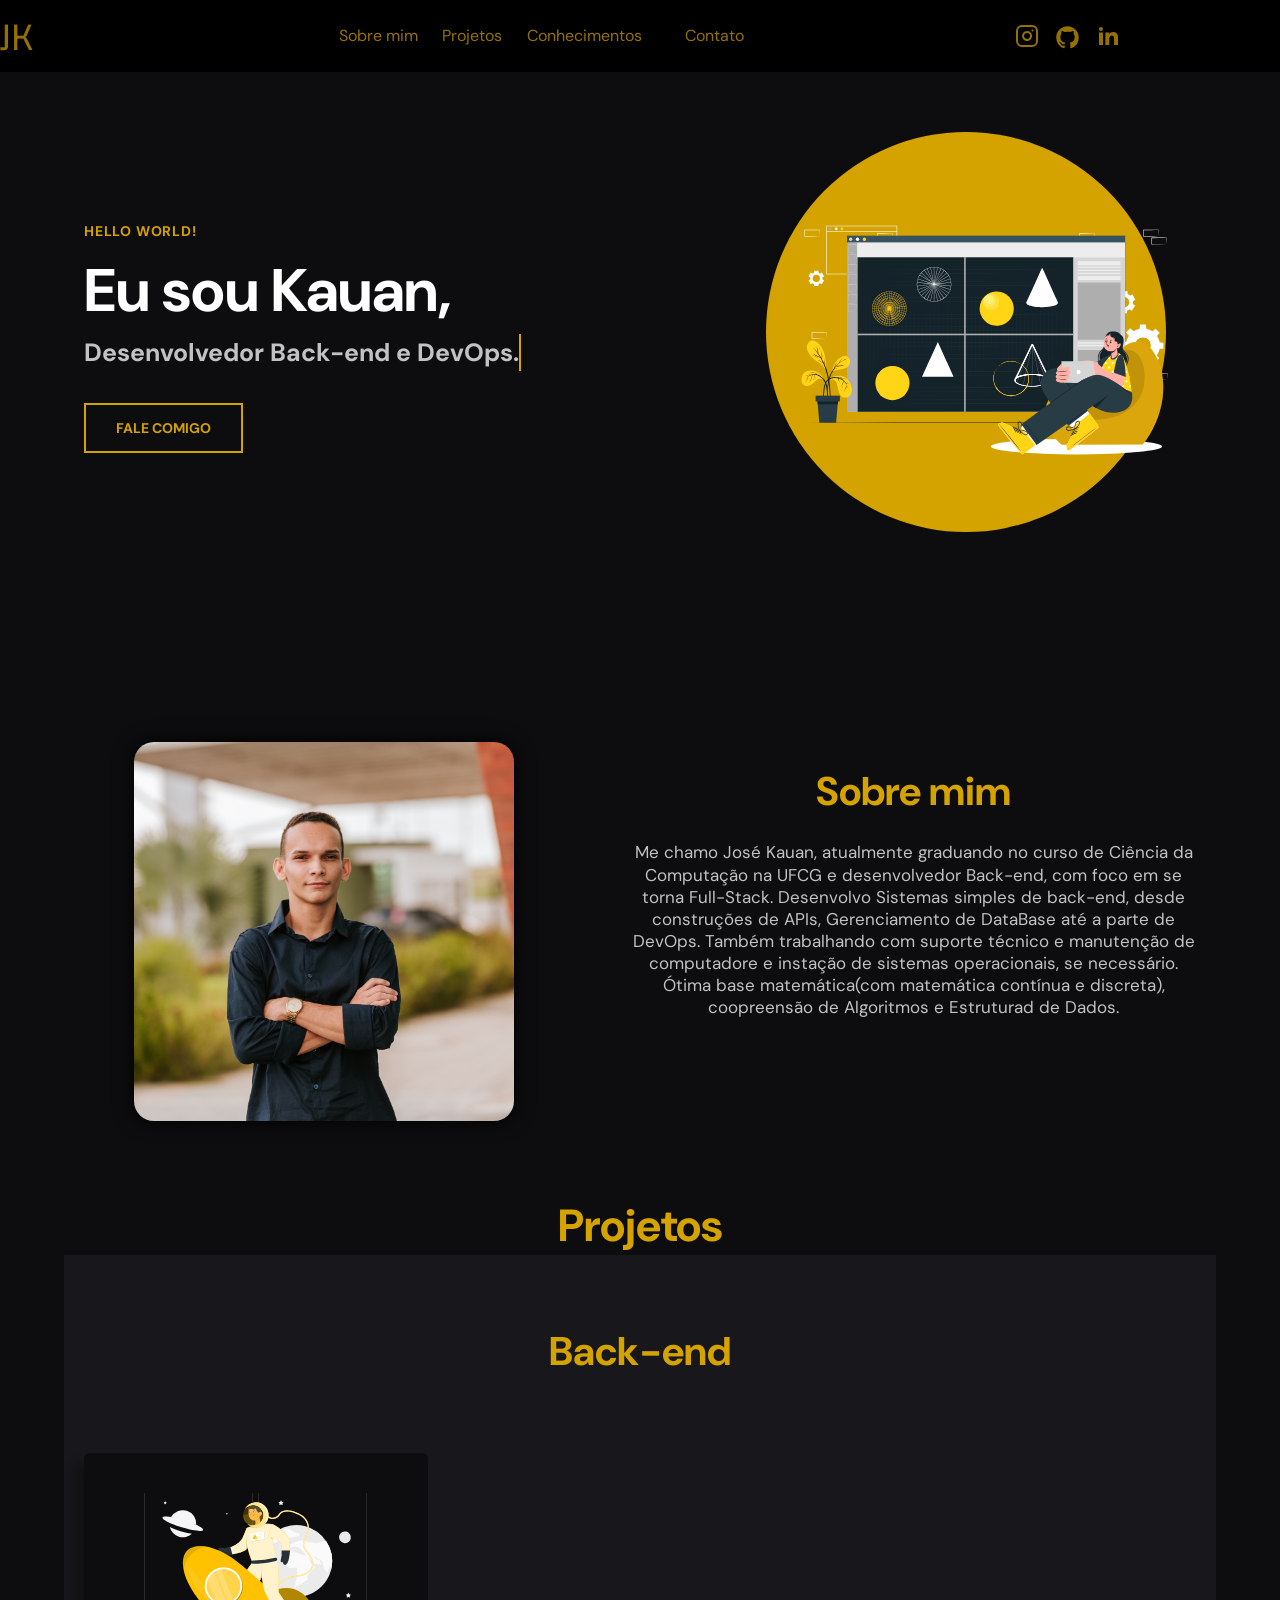
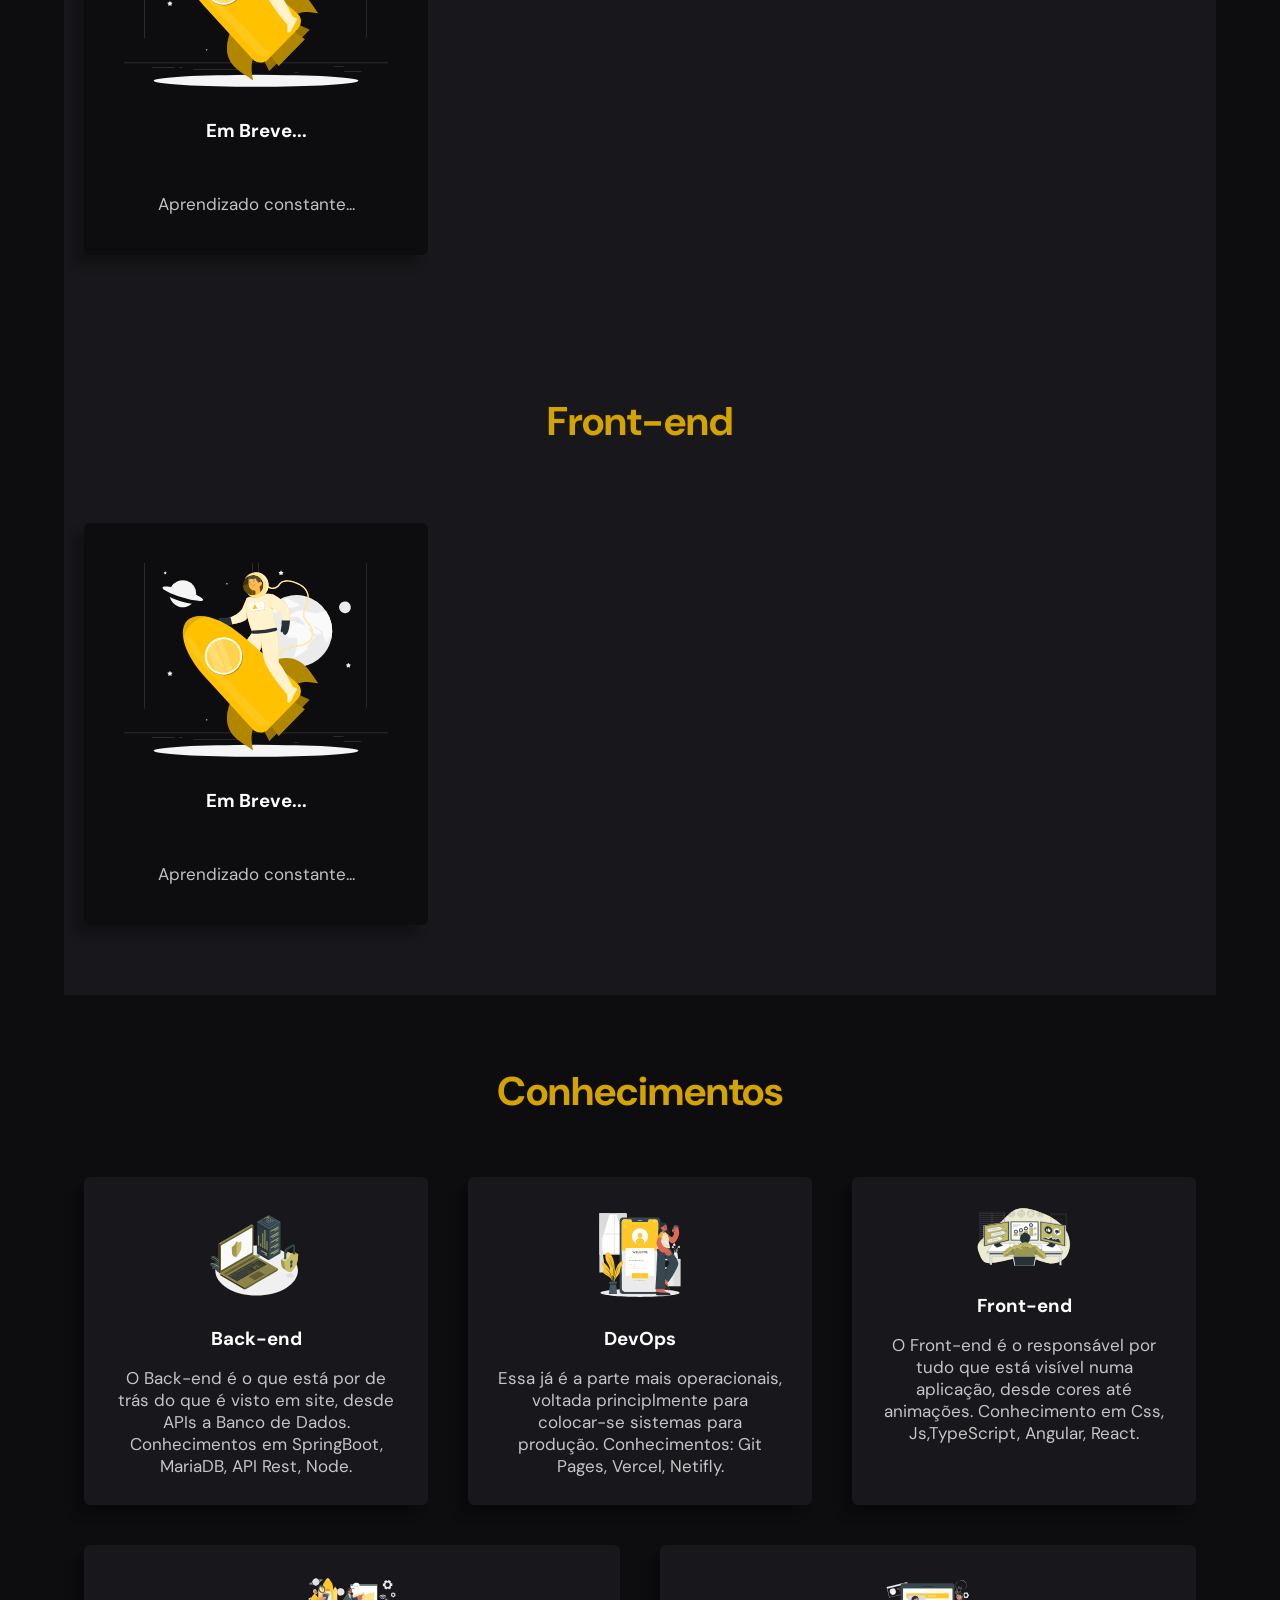
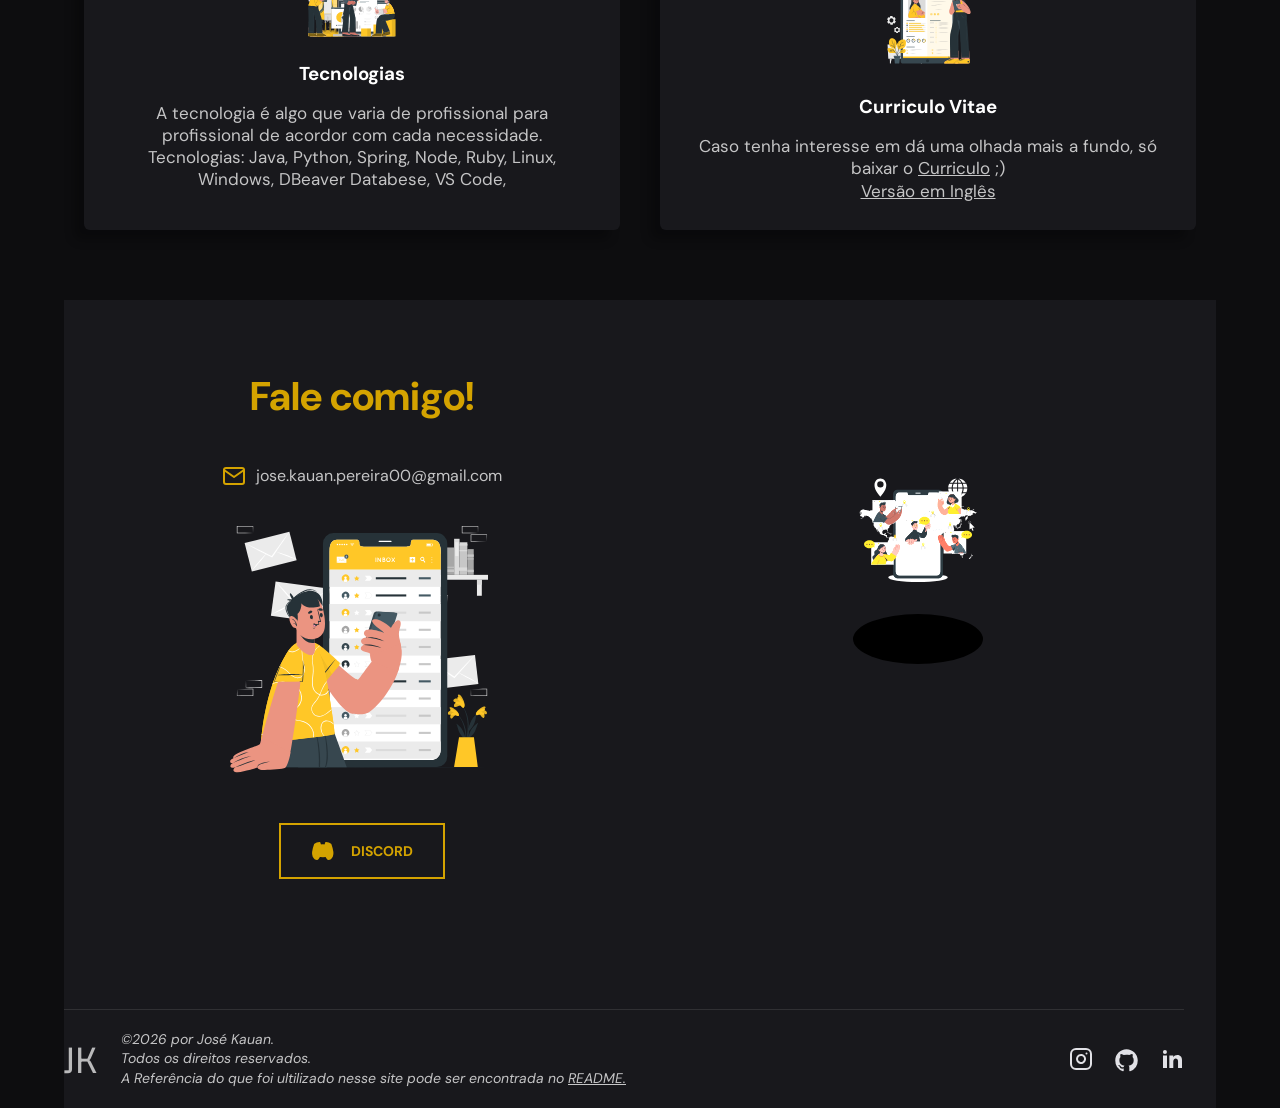
==== commit bd6f052a: "chore: ID projects" ====
--- a/index.html
+++ b/index.html
@@ -6,28 +6,21 @@
         <meta http-equiv="X-UA-Compatible" content="IE=edge">
         <title>José Kauan - Developer</title>
         <meta name="viewport" content="width=device-width, initial-scale=1">
-        <link rel="stylesheet" href="style/global.css">
+        <link rel="stylesheet" href="assets/style/global.css">
         <link rel="preconnect" href="https://fonts.googleapis.com" />
         <link rel="preconnect" href="https://fonts.gstatic.com" crossorigin />
         <meta name="description" content="Portifólio de José Kauan, desenvolvedor Full-Stack em desenvolvimento" />
         <meta name="author" content="José Kauan Pereira" />
         <meta property="og:description" content="Portifólio de José Kauan, desenvolvedor Full-Stack em desenvolvimento" />
-        <meta property="og:image" content="./public/my.JPG" />
+        <meta property="og:image" content="./assets/public/my.JPG" />
         <meta property="og:type" content="website" />
         <meta name="keywords" content="developer, programação, dev, desenvolvedor, programador, html, css, javascript, nodejs, reactjs, react, github, frontend, front-end" />
         <meta name="robots" content="index" />
-        <link
-          href="https://fonts.googleapis.com/css2?family=DM+Sans&family=Gemunu+Libre:wght@200&display=swap"
-          rel="stylesheet"
-        />
-
-        <link
-          rel="shortcut icon"
-          href="public/favicons.svg"
-          type="image/x-icon"
-        />
+        <link href="https://fonts.googleapis.com/css2?family=DM+Sans&family=Gemunu+Libre:wght@200&display=swap" rel="stylesheet" />
+        <link rel="shortcut icon" href="assets/public/favicons.svg" type="image/x-icon" />
     </head>
- <body> 
+
+  <body> 
   <div>
     <nav id="navigation">
       <div class="wrapper">
@@ -177,7 +170,7 @@
           </div>
 
           <div class="col-b">
-          <img src="public/modeling-cuate.svg" alt="">
+          <img src="assets/public/modeling-cuate.svg" alt="">
           </div>
         </div>
       </section>
@@ -202,30 +195,54 @@
   
           <div class="col-b">
             <img
-              src="public/my.JPG"
+              src="assets/public/my.JPG"
               alt="My"
             />
           </div>
         </div>
       </section>
 
+      <h2>Projetos</h2>
+  
       <section id="projects">
         <div class="wrapper">
           <header>
-            <h2>Projetos</h2>
+            <h2>Back-end</h2>
           </header>
           <div class="content">
             <div class="cards">
               <div class="card">
-                <img src="public/em-andamento-full.svg" alt="back-end" />
+                <img src="assets/public/em-andamento-full.svg" alt="back-end" />
 
                 <h3>Em Breve...</h3>
                 <p>
                   Aprendizado constante...
                 </p>
               </div>
+
              <!-- So Seguir a estrutura acima para ir adcionando projetos-->
-
+            </div>
+          </div>
+        </div>
+      </section>
+
+      <section id="projects">
+        <div class="wrapper">
+          <header>
+            <h2>Front-end</h2>
+          </header>
+          <div class="content">
+            <div class="cards">
+              <div class="card">
+                <img src="assets/public/em-andamento-full.svg" alt="back-end" />
+
+                <h3>Em Breve...</h3>
+                <p>
+                  Aprendizado constante...
+                </p>
+              </div>
+
+             <!-- So Seguir a estrutura acima para ir adcionando projetos-->
             </div>
           </div>
         </div>
@@ -239,7 +256,7 @@
           <div class="content">
             <div class="cards">
               <div class="card">
-                <img src="public/backend.svg" alt="back-end" />
+                <img src="assets/public/backend.svg" alt="back-end" />
 
                 <h3>Back-end</h3>
                 <p>
@@ -248,7 +265,7 @@
                 </p>
               </div>
               <div class="card">
-                <img src="public/frontend.svg" alt="frontend" />
+                <img src="assets/public/frontend.svg" alt="frontend" />
 
                 <h3>DevOps</h3>
                 <p>
@@ -256,7 +273,7 @@
                 </p>
               </div>
               <div class="card">
-                <img src="public/devops.svg" alt="DevOps" />
+                <img src="assets/public/devops.svg" alt="DevOps" />
 
                 <h3>Front-end</h3>
                 <p>
@@ -264,7 +281,7 @@
                 </p>
               </div>
               <div class="card">
-                <img src="public/tecnologia.svg" alt="back-end" />
+                <img src="assets/public/tecnologia.svg" alt="back-end" />
 
                 <h3>Tecnologias</h3>
                 <p>
@@ -273,13 +290,13 @@
                 </p>
               </div>
               <div class="card">
-                <img src="public/curriculo.svg" alt="back-end" />
+                <img src="assets/public/curriculo.svg" alt="back-end" />
 
                 <h3>Curriculo Vitae</h3>
                 <p>
-                  Caso tenha interesse em dá uma olhada mais a fundo, só baixar o <a href="public/CurriculoProg.pdf" 
+                  Caso tenha interesse em dá uma olhada mais a fundo, só baixar o <a href="assets/public/CurriculoProg.pdf" 
                   download="Jose-kauan-curriculo.pdf"><u>Curriculo</u></a> ;) <br>
-                  <a href="public/curriculumProgIngles.pdf" download="jose-kauan-curriculo.pdf"><u>Versão em Inglês</u></a>
+                  <a href="assets/public/curriculumProgIngles.pdf" download="jose-kauan-curriculo.pdf"><u>Versão em Inglês</u></a>
                 </p>
               </div>
             </div>
@@ -325,7 +342,7 @@
                 </li>
                 <li>
                   <img
-                      src="public/celular2.svg"
+                      src="assets/public/celular2.svg"
                       alt="Ícone de celular."
                       id="cel"
                     />
@@ -361,7 +378,7 @@
           </div>
 
           <div class="col-b">
-            <img src="public/celular.svg" alt="Ícone de celular." />
+            <img src="assets/public/celular.svg" alt="Ícone de celular." />
           </div>
         </div>
       </section>
--- a/assets/style/global.css
+++ b/assets/style/global.css
@@ -0,0 +1,1645 @@
+/*===== GERAL ===============================================*/
+
+* {
+  margin: 0;
+  padding: 0;
+  box-sizing: border-box;
+
+  font-family: "DM Sans", sans-serif;
+}
+
+:root {
+  --hue: 45;
+
+  --primary-color: #d4a300; 
+  --primary-hover: #b38600;
+  --secundary-color: #18181c; 
+  --third-color: #24242e;
+  --bg-color: #0d0d0f;
+
+  --headline: #ffffff;
+  --paragraph: rgba(255, 255, 255, 0.75);
+  --paragraph-2: #e1e1e6;
+
+  font-size: 62.5%;
+
+  --nav-height: 7.2rem;
+}
+
+html {
+  scroll-behavior: smooth;
+}
+.container{
+  width: min(120rem, 100%);
+  margin-inline: auto;
+  padding-inline: 2.4rem;
+}
+html,
+body {
+  width: 100%;
+  height: 100%;
+}
+
+body {
+  font-size: 1.6rem;
+  text-align: center;
+
+  overflow: overlay;
+
+  background-color: var(--bg-color);
+}
+
+body.light-mode {
+  --secundary-color: rgb(229, 229, 229);
+  --third-color: hwb(0 48% 52% / 0.356);
+  --bg-color: rgb(241, 241, 241);
+
+  --headline: hsl(0, 0%, 0%);
+  --paragraph: rgb(32, 32, 32);
+  --paragraph-2: hsl(calc(var(--hue) + 10), 14%, 3%);
+}
+---
+::-webkit-scrollbar {
+  width: 0.8rem;
+}
+
+::-webkit-scrollbar-track {
+  border-radius: 1rem;
+  background: var(--bg-color);
+}
+
+::-webkit-scrollbar-thumb {
+  border-radius: 1rem;
+  background: var(--paragraph);
+}
+---
+.wrapper {
+  width: min(50rem, 100%);
+
+  margin-inline: auto;
+  padding-inline: 2.4rem;
+}
+
+ul {
+  list-style: none;
+}
+
+a {
+  color: var(--paragraph);
+  text-decoration: none;
+}
+
+img {
+  max-width: 100%;
+  color: var(--paragraph);
+}
+
+section {
+  padding-block: 5rem;
+  padding-inline: 2rem;
+}
+
+section h4 {
+  font-size: 1.4rem;
+  font-weight: 700;
+  line-height: 150%;
+  letter-spacing: 0.08rem;
+  color: var(--primary-color);
+  text-transform: uppercase;
+
+  margin-bottom: 1.6rem;
+}
+
+section header h2 {
+  font-size: 3rem;
+  line-height: 3.9rem;
+
+  color: var(--primary-color);
+}
+
+section h3 {
+  color: var(--headline);
+}
+
+section p,
+section span {
+  font-weight: 400;
+  font-size: 1.7rem;
+  line-height: 130%;
+
+  color: var(--paragraph);
+}
+
+.button {
+  background: none;
+  border: 0.2rem solid var(--primary-color);
+
+  margin-bottom: 6rem;
+  padding: 1.4rem 3rem;
+
+  width: fit-content;
+
+  color: var(--primary-color);
+  font-size: 1.4rem;
+  font-weight: 700;
+  text-transform: uppercase;
+  text-decoration: none;
+
+  display: flex;
+  align-items: center;
+  justify-content: center;
+  gap: 1.6rem;
+
+  position: relative;
+
+  transition: 400ms;
+}
+
+body.light-mode .button,
+body.light-mode #home h4 {
+  filter: brightness(0.8);
+}
+
+.button:hover {
+  color: #fff;
+  background-color: var(--primary-hover);
+  border: 0.2rem solid var(--primary-hover);
+  cursor: pointer;
+}
+
+body.light-mode .button:hover {
+  filter: none;
+}
+
+/* SOCIAL LINKS */
+
+.social-links {
+  display: flex;
+  align-items: center;
+  justify-content: center;
+  gap: 2.5rem;
+}
+
+.social-links li {
+  height: 3rem;
+}
+
+.social-links svg {
+  margin-top: 0.3rem;
+  transition: 300ms;
+}
+
+.social-links li:nth-child(2) svg {
+  width: 2.7rem;
+  height: 2.7rem;
+}
+
+.social-links svg:hover {
+  margin-top: 0;
+  margin-bottom: 0.3rem;
+}
+
+body .social-links li svg path {
+  transition: 200ms;
+}
+
+body nav#navigation .social-links li:nth-child(1) svg:hover path,
+body .social-links li:nth-child(1) svg:hover path {
+  stroke: #ff377a;
+}
+
+body .social-links li:nth-child(2) svg:hover path:nth-child(2),
+body nav#navigation .social-links li:nth-child(2) svg:hover path:nth-child(2) {
+  fill: #fff;
+}
+
+body.light-mode .social-links li:nth-child(2) svg:hover path:nth-child(2),
+body.light-mode
+  nav#navigation
+  .social-links
+  li:nth-child(2)
+  svg:hover
+  path:nth-child(2) {
+  fill: #000;
+}
+
+body .social-links li:nth-child(3) svg:hover path:nth-child(2),
+body nav#navigation .social-links li:nth-child(3) svg:hover path:nth-child(2) {
+  fill: #0a66c2;
+}
+
+body .social-links li:nth-child(4) svg:hover path:nth-child(2),
+body nav#navigation .social-links li:nth-child(4) svg:hover path:nth-child(2) {
+  fill: #00abf0;
+}
+
+/* == == */
+
+#projects .card circle {
+  fill: var(--secundary-color);
+}
+
+#backToTopButton circle {
+  fill: var(--primary-color);
+}
+
+#contact li path,
+#navigation button.open-menu path[stroke*="#00856F"] {
+  stroke: var(--primary-color);
+}
+
+#navigation.scroll button.open-menu path[stroke*="#00856F"] {
+  stroke: var(--paragraph-2);
+}
+
+h2{
+  color: var(--primary-color);
+  font-size: 4.5rem;
+}
+
+/*===== NAVIGATION ===================================*/
+
+nav {
+  width: 100vw;
+  height: var(--nav-height);
+
+  display: flex;
+  background-color: #000;
+
+  position: fixed;
+  top: 0;
+  z-index: 100;
+}
+
+nav .wrapper {
+  display: flex;
+  align-items: center;
+  justify-content: space-between;
+}
+
+nav.scroll {
+  background: #000;;
+  backdrop-filter: blur(1rem);
+  -webkit-backdrop-filter: blur(1rem);
+}
+
+/* LOGO */
+
+a.logo {
+  font-family: "Gemunu Libre", sans-serif;
+  font-size: 3rem;
+  opacity: 0.7;
+}
+
+nav#navigation a.logo {
+  color: var(--primary-color);
+}
+
+body.light-mode nav#navigation a.logo,
+body.light-mode footer a.logo {
+  font-weight: bold;
+}
+
+footer a.logo,
+nav#navigation.scroll a.logo,
+body.menu-expanded nav#navigation a.logo,
+body.light-mode.menu-expanded nav#navigation.scroll a.logo {
+  color: #fff;
+}
+
+body.menu-expanded nav#navigation a.logo {
+  opacity: 1;
+}
+
+body.light-mode nav#navigation a.logo {
+  filter: brightness(0.8);
+}
+
+body.light-mode footer a.logo,
+body.light-mode nav#navigation.scroll a.logo {
+  color: #000;
+}
+
+/* == == */
+
+nav#navigation .menu ul li a {
+  color: #fff;
+}
+
+nav button {
+  background: none;
+  border: none;
+  cursor: pointer;
+}
+
+nav .menu,
+nav .close-menu {
+  position: fixed;
+}
+
+/*===== MENU-EXPANDED ==========================================*/
+
+body.menu-expanded {
+  overflow: hidden;
+}
+
+body.menu-expanded nav#navigation.scroll {
+  background: none;
+  backdrop-filter: none;
+}
+
+.menu,
+.close-menu,
+body.menu-expanded .open-menu {
+  opacity: 0;
+  visibility: hidden;
+}
+
+body.menu-expanded .menu,
+body.menu-expanded .close-menu {
+  opacity: 1;
+  visibility: visible;
+}
+
+.menu {
+  transform: translateX(100%);
+}
+
+body.menu-expanded .menu,
+body.menu-expanded nav.scroll .menu {
+  top: 0;
+  left: 0;
+
+  background: rgba(0, 0, 0, 0.7);
+  backdrop-filter: blur(1rem);
+  -webkit-backdrop-filter: blur(1rem);
+
+  width: 100vw;
+  height: 100vh;
+
+  padding-top: var(--nav-height);
+
+  transition: transform 300ms;
+  transform: translateX(0);
+}
+
+.menu ul:nth-child(1) {
+  display: flex;
+  flex-direction: column;
+  gap: 3rem;
+
+  margin: 8rem 0 10rem 0;
+
+  font-weight: 700;
+  font-size: 2rem;
+  line-height: 3.1rem;
+}
+
+body.menu-expanded nav .logo,
+body.menu-expanded button {
+  position: relative;
+  z-index: 100;
+}
+
+body.menu-expanded button path {
+  stroke: white;
+}
+
+/*===== HOME ===================================*/
+
+-------
+#home {
+  height: 100vh;
+  min-height: calc(60rem + var(--nav-height));
+  padding-block: 0;
+
+  background-color: var(--secundary-color);
+
+  display: flex;
+  align-items: center;
+}
+
+#home .wrapper {
+  height: 53rem;
+
+  display: flex;
+  flex-direction: column;
+  align-items: center;
+  justify-content: center;
+  gap: 6rem;
+
+  position: relative;
+}
+
+#home h1 {
+  font-size: 4.5rem;
+  color: var(--headline);
+  line-height: 110%;
+
+  margin-bottom: 1rem;
+}
+
+#home p {
+  display: inline-flex;
+
+  font-size: 1.8rem;
+  line-height: 150%;
+  font-weight: bold;
+
+  margin-bottom: 3.2rem;
+}
+
+#home .line {
+  border-right: 0.2rem solid var(--primary-color);
+  white-space: nowrap;
+  overflow: hidden;
+}
+
+#home .typing {
+  animation: line-typing 500ms steps(40) infinite normal,
+    typing 2s steps(40) 1.4s normal backwards;
+}
+
+@keyframes typing {
+  from {
+    width: 0;
+  }
+  to {
+    width: 27.5rem;
+  }
+}
+
+@keyframes line-typing {
+  from {
+    border-right-color: var(--primary-color);
+  }
+  to {
+    border-right-color: transparent;
+  }
+}
+
+#home .button {
+  margin-inline: auto;
+}
+
+#home .col-b {
+  display: flex;
+  flex-direction: column;
+  align-items: center;
+  gap: 2rem;
+
+  animation: flutuar 3s infinite backwards;
+  position: relative;
+}
+
+@keyframes flutuar {
+  0% {
+    transform: translateY(2rem);
+  }
+  50% {
+    transform: translateY(-2rem);
+  }
+  100% {
+    transform: translateY(2rem);
+  }
+}
+
+#home .wrapper::before {
+  content: "";
+  display: block;
+
+  width: 27rem;
+  height: 27rem;
+
+  background-color: var(--primary-color);
+  border-radius: 100%;
+
+  position: absolute;
+  bottom: -3.1rem;
+  z-index: -1;
+
+  animation: appear 1s 500ms backwards;
+}
+
+#home img {
+  width: 30rem;
+  min-width: 14.5rem;
+  display: block;
+  margin-inline: auto;
+  filter: contrast(1.2);
+}
+
+#home img#notebook-2-white,
+body.light-mode #home img#notebook-1,
+body.light-mode #home img#notebook-2 {
+  visibility: hidden;
+  opacity: 0;
+  animation: none;
+}
+
+#home img#notebook-1 {
+  animation: appear 1s 1s backwards;
+}
+
+#home img#notebook-2-white {
+  position: absolute;
+}
+
+body.light-mode #home img#notebook-2-white {
+  position: absolute;
+  visibility: visible;
+  opacity: 1;
+}
+
+#home img#notebook-2 {
+  position: absolute;
+  z-index: 90;
+  animation: appear 1s 2s backwards;
+}
+
+#home img#vidro {
+  position: absolute;
+  z-index: 100;
+  right: -2rem;
+  animation: appear-vidro 1s 2.3s backwards;
+
+  filter: contrast(5);
+}
+
+@keyframes appear {
+  from {
+    opacity: 0;
+  }
+  to {
+    opacity: 1;
+  }
+}
+
+@keyframes appear-vidro {
+  from {
+    right: -4rem;
+    opacity: 0;
+  }
+  to {
+    right: -2rem;
+    opacity: 1;
+  }
+}
+--------------
+
+/*===== ABOUT =================================================*/
+
+#about {
+  text-align: center;
+}
+
+#about .content p {
+  margin-block: 2.4rem;
+}
+
+#about .content a {
+  text-decoration: none;
+  color: var(--paragraph);
+  font-weight: bold;
+}
+
+#about .col-a {
+  margin-bottom: 6rem;
+}
+
+#about .col-b {
+  text-align: left;
+}
+
+#about img {
+  width: 38rem;
+
+  border-radius: 2rem;
+  box-shadow: 0 0 2rem black;
+
+  transition: 600ms;
+}
+
+/*===== PROJECTS ===============================================*/
+
+#projects {
+  background-color: var(--secundary-color);
+}
+
+#projects header {
+  margin-bottom: 6rem;
+}
+
+#projects header h2 {
+  margin-bottom: 1.6rem;
+}
+
+#projects header p {
+  max-width: 60rem;
+  margin: 0 auto 3rem;
+  text-align: center;
+}
+
+#projects header p a {
+  color: var(--paragraph);
+  font-weight: bold;
+  font-style: italic;
+}
+
+#projects header p + a {
+  padding: 0.8rem 2rem;
+  color: var(--paragraph);
+
+  background-color: var(--third-color);
+  border-radius: 0.8rem;
+
+  display: inline-flex;
+  justify-content: center;
+  gap: 1rem;
+
+  transition: 300ms;
+}
+
+#projects header a svg path:nth-child(2) {
+  fill: var(--headline);
+}
+
+#projects header a:hover {
+  filter: brightness(0.7);
+}
+
+#projects .cards {
+  display: grid;
+  grid-template-columns: repeat(1, 1fr);
+  gap: 3.2rem;
+}
+
+#projects .card {
+  padding: 4rem;
+  background: var(--bg-color);
+
+  border-radius: 0.6rem;
+  box-shadow: -1rem 1rem 1rem rgba(0, 0, 0, 0.267);
+
+  display: flex;
+  flex-direction: column;
+  align-items: center;
+  gap: 2.5rem;
+
+  transition: 400ms;
+}
+
+#projects .card:hover {
+  background: var(--third-color);
+}
+
+#projects .card .img-wrapper {
+  width: 100%;
+  position: relative;
+}
+
+#projects .card img {
+  width: 100%;
+  height: 20rem;
+  object-fit: cover;
+  border-radius: 0.6rem;
+
+  transition: 300ms;
+}
+
+#projects .card:hover > .img-wrapper img {
+  filter: opacity(0.5);
+}
+
+#projects .card .buttons {
+  visibility: hidden;
+  opacity: 0;
+
+  position: absolute;
+  left: 0;
+  right: 0;
+  top: 50%;
+  transform: translateY(-50%);
+
+  display: flex;
+  justify-content: center;
+  gap: 1rem;
+
+  transition: 400ms;
+}
+
+#projects .card:hover > .img-wrapper .buttons {
+  visibility: visible;
+  opacity: 1;
+}
+
+#projects .card .buttons a svg {
+  width: 4rem;
+  height: 4rem;
+}
+
+#projects .card .buttons a svg path:nth-child(2) {
+  fill: #000;
+  transition: 200ms;
+}
+
+#projects .card .buttons a:hover svg path:nth-child(2) {
+  fill: #fff;
+}
+
+#projects .card .buttons a {
+  background: #fff;
+  border-radius: 50%;
+
+  width: 6rem;
+  height: 6rem;
+
+  display: flex;
+  justify-content: center;
+  align-items: center;
+
+  transition: 500ms;
+}
+
+#projects .card .buttons a:hover {
+  background-color: #000;
+  cursor: pointer;
+}
+
+#projects .card .buttons a:hover > svg {
+  fill: #fff;
+}
+
+#projects .card:nth-child(8) svg path:nth-child(2) {
+  fill: var(--paragraph);
+}
+
+#projects .button {
+  margin: 6rem auto 0;
+}
+
+/*===== KNOWLEDGE ===============================================*/
+
+#knowledge header h2 {
+  margin-bottom: 6rem;
+}
+
+#knowledge .cards {
+  display: flex;
+  flex-direction: column;
+  gap: 3.2rem;
+
+}
+
+#knowledge .card {
+  padding: 2.8rem;
+  text-align: center;
+
+  background: var(--secundary-color);
+
+  border-radius: 0.6rem;
+  box-shadow: -1rem 1rem 1rem rgba(0, 0, 0, 0.267);
+
+  transition: 400ms;
+}
+
+#knowledge .card:hover {
+  background: var(--third-color);
+}
+
+#knowledge .card h3 {
+  margin-block: 1.6rem;
+}
+
+#knowledge .card img {
+  width: 10rem;
+}
+
+/*===== CONTACT ===============================================*/
+
+#contact {
+  text-align: left;
+  background-color: var(--secundary-color);
+}
+
+#contact .col-a {
+  display: flex;
+  flex-direction: column;
+  align-items: center;
+
+  margin-bottom: 2rem;
+}
+
+#contact .col-a .content {
+  display: flex;
+  flex-direction: column;
+  align-items: center;
+}
+
+#contact header {
+  margin-bottom: 3.2rem;
+}
+
+#contact ul {
+  margin-bottom: 2rem;
+}
+
+#contact ul a,
+#about .content a:nth-child(2) {
+  width: fit-content;
+
+  text-decoration: none;
+
+  display: flex;
+  align-items: center;
+  gap: 1rem;
+
+  padding: 1rem;
+  border-radius: 0.8rem;
+
+  transition: 300ms;
+}
+
+#contact ul a {
+  color: var(--paragraph);
+}
+
+#contact ul a:hover {
+  background: var(--third-color);
+}
+
+#contact a path {
+  transition: 400ms;
+}
+
+#contact a.button path {
+  fill: var(--primary-color);
+}
+
+#contact a.button:hover path {
+  fill: #fff;
+}
+
+#contact ul li:nth-child(2) a img {
+  rotate: -15deg;
+}
+
+#contact ul li:nth-child(2) a path {
+  stroke: none;
+}
+
+#contact .col-b {
+  height: 38rem;
+
+  display: flex;
+  flex-direction: column;
+  align-items: center;
+  gap: 2rem;
+}
+
+#contact .col-b img {
+  width: 13rem;
+  animation: flutuar 2.5s infinite backwards;
+  filter: brightness(1.2);
+}
+
+#contact .col-b::after {
+  content: "";
+  display: block;
+
+  width: 13rem;
+  height: 5rem;
+
+  background-color: black;
+  border-radius: 100%;
+}
+
+body.light-mode #contact .col-b::after {
+  background-color: grey;
+}
+
+/*===== FOOTER ===============================================*/
+
+footer {
+  background-color: var(--secundary-color);
+  color: var(--paragraph);
+}
+
+footer .wrapper {
+  padding-block: 3rem; /* Espaçamento interno reduzido */
+  border-top: 0.1rem solid rgba(255, 255, 255, 0.1); /* Linha divisória mais suave */
+  
+  display: flex;
+  flex-direction: column;
+  align-items: center;
+  gap: 1.5rem; 
+}
+
+footer .logo {
+  display: inline-block;
+  font-size: 2.6rem;
+  margin-bottom: 0;
+  opacity: 0.8;
+}
+
+footer p {
+  font-size: 1.4rem;
+  line-height: 1.4;
+  margin-bottom: 0;
+  color: var(--paragraph);
+}
+
+footer .social-links {
+  display: flex;
+  align-items: center;
+  justify-content: center;
+  gap: 2rem;
+}
+
+footer .social-links li:nth-child(1) svg path {
+  stroke: var(--paragraph-2);
+}
+
+footer .social-links li:nth-child(2) svg path:nth-child(2),
+footer .social-links li:nth-child(3) svg path:nth-child(2),
+footer .social-links li:nth-child(4) svg path:nth-child(2) {
+  fill: var(--paragraph-2);
+}
+
+/* Versão Desktop (Linha Única) */
+@media (min-width: 1024px) {
+  footer .wrapper {
+    flex-direction: row;
+    justify-content: space-between;
+    align-items: center;
+    padding-block: 2rem; /* Mais fino no desktop */
+  }
+
+  footer .col-a {
+    display: flex;
+    align-items: center;
+    gap: 2.4rem; /* Deixa Logo e Copyright lado a lado no desktop */
+    text-align: left;
+  }
+
+  footer .social-links {
+    justify-content: flex-end;
+  }
+}
+
+
+/*===== BACK TO TOP BUTTON =====================================*/
+
+#backToTopButton {
+  position: fixed;
+  bottom: 1.5rem;
+  right: 2.5rem;
+
+  opacity: 0;
+  visibility: hidden;
+
+  transition: 200ms;
+  transform: translateY(100%);
+}
+
+#backToTopButton.show {
+  opacity: 1;
+  visibility: visible;
+
+  transform: translateY(0);
+}
+
+/*===== RESPONSIVO (DESKTOP) ====================================*/
+
+@media (min-width: 1024px) {
+  /*===== GERAL =======================================*/
+
+  body {
+    overflow: auto;
+  }
+
+  .wrapper {
+    width: min(112rem, 100%);
+    display: grid;
+  }
+
+  section {
+    padding-block: 7rem;
+  }
+
+  body section h2 {
+    font-size: 4rem;
+    line-height: 5.2rem;
+  }
+
+  .col-a {
+    grid-area: A;
+  }
+
+  .col-b {
+    grid-area: B;
+  }
+
+  /*===== NAVEGATION ==================================*/
+
+  /*Reset*/
+  nav#navigation .wrapper * {
+    margin: 0;
+    padding: 0;
+    visibility: initial;
+    display: initial;
+    opacity: initial;
+    flex-direction: initial;
+    position: initial;
+    font-size: initial;
+    transform: initial;
+    color: initial;
+    background-color: initial;
+    font-weight: initial;
+    filter: initial;
+  }
+
+  nav#navigation a.logo,
+  footer a.logo {
+    font-size: 4rem;
+    opacity: 0.7;
+  }
+
+  nav#navigation .close-menu,
+  nav#navigation .open-menu {
+    display: none;
+  }
+
+  nav#navigation .menu {
+    display: flex;
+    align-items: center;
+    justify-content: space-between;
+
+    width: 70%;
+  }
+
+  nav#navigation .menu ul:nth-child(1) {
+    display: flex;
+    gap: 1rem;
+  }
+
+  nav#navigation .menu ul li a {
+    color: var(--primary-color);
+    opacity: 0.7;
+
+    transition: opacity 0.4s;
+  }
+---
+  body.light-mode nav#navigation .menu ul li a {
+    opacity: 1;
+  }
+---
+  nav#navigation.scroll .menu ul li a {
+    color: var(--paragraph-2);
+    opacity: 0.6;
+  }
+
+  nav#navigation .menu ul:nth-child(1) li {
+    width: 8.4rem;
+    color: var(--paragraph);
+  }
+
+  nav#navigation .menu ul:nth-child(1) li:nth-child(3),
+  nav#navigation .menu ul:nth-child(1) li:nth-child(4) {
+    width: 12rem;
+  }
+
+  nav#navigation .menu ul li a.active,
+  nav#navigation .menu ul li a:hover {
+    opacity: 1;
+    font-weight: 700;
+  }
+
+  nav#navigation.scroll .menu ul li a.active,
+  nav#navigation.scroll .menu ul li a:hover {
+    opacity: 1;
+  }
+
+  nav#navigation .menu ul:nth-child(1) li a::after {
+    content: "";
+    width: 0%;
+    height: 2px;
+    background-color: var(--primary-color);
+
+    display: block;
+
+    position: relative;
+    bottom: -2rem;
+    left: -0.5rem;
+
+    transition: width 0.2s;
+  }
+
+  nav#navigation.scroll .menu ul li a::after {
+    background-color: var(--paragraph-2);
+  }
+
+  nav#navigation .menu ul li a:hover::after,
+  nav#navigation .menu ul li a.active::after {
+    padding-inline: 0.8rem;
+    width: 100%;
+  }
+
+  nav#navigation.scroll .menu a.button:hover,
+  nav#navigation.scroll .menu a.button.active {
+    background-color: var(--primary-color);
+    filter: brightness(1.3);
+    border: none;
+  }
+
+  nav#navigation .social-links {
+    display: flex;
+    flex-direction: row;
+    gap: 1.5rem;
+  }
+
+  nav#navigation .social-links li:nth-child(1) svg path {
+    stroke: var(--primary-color);
+  }
+
+  nav#navigation .social-links li:nth-child(2) svg path:nth-child(2),
+  nav#navigation .social-links li:nth-child(3) svg path:nth-child(2),
+  nav#navigation .social-links li:nth-child(4) svg path:nth-child(2) {
+    fill: var(--primary-color);
+  }
+
+  nav#navigation.scroll .social-links li:nth-child(1) svg path {
+    stroke: var(--paragraph-2);
+  }
+
+  nav#navigation.scroll .social-links li:nth-child(2) svg path:nth-child(2),
+  nav#navigation.scroll .social-links li:nth-child(3) svg path:nth-child(2),
+  nav#navigation.scroll .social-links li:nth-child(4) svg path:nth-child(2) {
+    fill: var(--paragraph-2);
+  }
+
+  nav#navigation .social-links svg {
+    margin-top: 0.3rem;
+    transition: 300ms;
+  }
+
+  nav#navigation .social-links svg:hover {
+    margin-top: 0;
+    margin-bottom: 0.3rem;
+  }
+
+  nav#navigation .social-links li svg path {
+    transition: 200ms;
+  }
+
+  nav#navigation.scroll .social-links li:nth-child(1) svg:hover path {
+    stroke: #ff377a;
+  }
+
+  nav#navigation.scroll
+    .social-links
+    li:nth-child(2)
+    svg:hover
+    path:nth-child(2) {
+    fill: #fff;
+  }
+
+  nav#navigation.scroll
+    .social-links
+    li:nth-child(3)
+    svg:hover
+    path:nth-child(2) {
+    fill: #0a66c2;
+  }
+
+  nav#navigation.scroll
+    .social-links
+    li:nth-child(4)
+    svg:hover
+    path:nth-child(2) {
+    fill: #00abf0;
+  }
+
+  /*===== HOME ========================================*/
+
+  #home {
+    padding-top: var(--nav-height);
+  }
+
+  #home .wrapper {
+    flex-direction: row;
+    justify-content: space-between;
+
+    grid-template-columns: repeat(2, 1fr);
+    grid-template-areas: "A B";
+  }
+
+  #home .col-a {
+    text-align: left;
+    align-self: center;
+  }
+
+  #home h1 {
+    font-size: 6rem;
+  }
+
+  #home .content p {
+    font-size: 2.5rem;
+  }
+
+  #home .button {
+    margin: 0;
+  }
+
+  #home .wrapper::before {
+    width: 40rem;
+    height: 40rem;
+
+    right: 3rem;
+    bottom: 7rem;
+  }
+
+  #home img {
+    width: 42rem;
+  }
+
+  @keyframes typing {
+    from {
+      width: 0;
+    }
+    to {
+      width: 38rem;
+    }
+  }
+
+  /*===== ABOUT =======================================*/
+
+  #about .wrapper {
+    grid-template-columns: 48rem 1fr;
+    grid-template-areas: "B A";
+
+    gap: 6.7rem;
+  }
+
+  #about .col-a {
+    align-self: center;
+  }
+
+  #about .col-b {
+    text-align: center;
+  }
+
+  #about img:hover {
+    scale: 1.07;
+  }
+
+  /*===== PROJECTS ====================================*/
+
+  #projects {
+    background-color: var(--secundary-color);
+  }
+
+  #projects h2 {
+    width: 49.7rem;
+    margin-inline: auto;
+  }
+
+  #projects .cards {
+    display: grid;
+    grid-template-columns: repeat(3, 1fr);
+    gap: 4rem;
+  }
+
+  #projects h3 {
+    height: 5rem;
+  }
+
+  /*===== KNOWLEDGE =====================================*/
+
+  #knowledge h2 {
+    width: 49.7rem;
+    margin-inline: auto;
+  }
+
+  #knowledge .cards {
+    flex-direction: row;
+    flex-wrap: wrap;
+    gap: 4rem;
+    justify-content: center;
+  }
+
+  #knowledge .card {
+    width: 30%;
+    flex-grow: 1;
+  }
+
+  /*===== CONTACT =====================================*/
+
+  #contact .wrapper {
+    grid-template-columns: 1fr 1fr;
+    grid-template-areas: "A B";
+    align-items: center;
+  }
+
+  #contact .col-a {
+    display: flex;
+    flex-direction: column;
+    justify-content: center;
+
+    margin-bottom: 0;
+  }
+
+  #contact .col-a .content {
+    align-items: center;
+  }
+
+  #contact .col-b {
+    text-align: center;
+  }
+
+  /*===== FOOTER ======================================*/
+
+  footer .wrapper {
+    grid-template-columns: 1fr 1fr;
+    grid-template-areas: "A B";
+  }
+
+  footer .col-a {
+    align-self: center;
+  }
+
+  footer .col-b {
+    align-self: center;
+  }
+
+  footer p {
+    margin-bottom: 0;
+  }
+
+  footer .social-links {
+    justify-content: flex-end;
+  }
+}
+
+@media (max-width: 500px) {
+  /*===== GERAL ==================================*/
+
+  section h4 {
+    font-size: 1.2rem;
+  }
+
+  body section h2 {
+    font-size: 2.2rem;
+  }
+
+  section h3 {
+    font-size: 1.4rem;
+  }
+
+  section p,
+  section span,
+  footer p {
+    font-size: 1.3rem;
+  }
+
+  .button {
+    padding: 1rem 2rem;
+    font-size: 1.2rem;
+  }
+
+  /*===== NAVEGATION ==================================*/
+
+  nav#navigation button svg {
+    width: 3rem;
+    height: 3rem;
+  }
+
+  /*===== MENU-EXPANDED ==================================*/
+
+  body.menu-expanded .menu ul:nth-child(1) {
+    font-size: 1.4rem;
+    gap: 2rem;
+    margin: 6rem 0 7rem;
+  }
+
+  body.menu-expanded .menu .social-links svg,
+  footer svg {
+    width: 2rem;
+    height: 2rem;
+  }
+
+  body.menu-expanded .menu .social-links li:nth-child(2) svg,
+  footer .social-links li:nth-child(2) svg {
+    width: 2.3rem;
+    height: 2.3rem;
+  }
+
+  /*===== HOME ==================================*/
+
+  #home h1 {
+    font-size: 3.8rem;
+  }
+
+  #home p {
+    font-size: 1.6rem;
+  }
+
+  @keyframes typing {
+    from {
+      width: 0;
+    }
+    to {
+      width: 23.5rem;
+    }
+  }
+
+  #home .wrapper::before {
+    bottom: -2rem;
+  }
+
+  /*===== ABOUT ==================================*/
+
+  #about .content a:nth-child(2) {
+    font-size: 1.4rem;
+  }
+
+  /*===== PROJECTS ==================================*/
+
+  #projects .card {
+    padding: 2.5rem;
+  }
+
+  #projects .card img {
+    height: 15rem;
+  }
+
+  #projects .card .buttons a {
+    width: 5rem;
+    height: 5rem;
+  }
+
+  #projects .card .buttons a svg {
+    width: 3rem;
+    height: 3rem;
+  }
+
+  /*===== CONTACT ==================================*/
+
+  #contact ul a {
+    font-size: 1.3rem;
+  }
+
+  #contact .col-b img {
+    width: 10rem;
+  }
+
+  #contact .col-b::after {
+    width: 10rem;
+    height: 3rem;
+  }
+}
+
+@media (max-width: 410px) {
+  #home .wrapper::before {
+    width: 24rem;
+    height: 24rem;
+
+    bottom: -0.5rem;
+  }
+}
+
+@media (max-width: 320px) {
+  /*===== GERAL ==================================*/
+
+  .wrapper {
+    padding-inline: 2rem;
+  }
+
+  /*===== HOME ==================================*/
+
+  #home .wrapper::before {
+    width: 20rem;
+    height: 20rem;
+
+    bottom: 2rem;
+  }
+
+  #home h1 {
+    font-size: 3.2rem;
+  }
+
+  #home p {
+    font-size: 1.4rem;
+  }
+
+  #home .line {
+    white-space: initial;
+  }
+
+  @keyframes typing {
+    from {
+      width: 0;
+    }
+    to {
+      width: 18rem;
+    }
+  }
+
+  /*===== ABOUT ==================================*/
+
+  #about .content a:nth-child(2) {
+    font-size: 1.2rem;
+  }
+}
+
+@media (max-width: 250px) {
+  /*===== GERAL ==================================*/
+
+  .wrapper {
+    padding-inline: 1rem;
+  }
+
+  body section h2 {
+    font-size: 2rem;
+  }
+
+  section h3 {
+    font-size: 1.2rem;
+  }
+
+  section p,
+  section span,
+  footer p {
+    font-size: 1.1rem;
+  }
+
+  .button {
+    padding: 0.8rem 1.6rem;
+    font-size: 1rem;
+    gap: 0.6rem;
+  }
+
+  .social-links {
+    gap: 1.5rem;
+  }
+
+  nav#navigation a.logo,
+  footer a.logo {
+    font-size: 2.5rem;
+  }
+
+  /*===== HOME ==================================*/
+
+  #home h1 {
+    font-size: 2.9rem;
+  }
+
+  #home p {
+    font-size: 1.2rem;
+  }
+
+  #home .wrapper::before {
+    width: 15rem;
+    height: 15rem;
+
+    bottom: 3.5rem;
+  }
+
+  /*===== PROJECTS ==================================*/
+
+  #projects .card {
+    padding: 1.8rem;
+  }
+
+  #projects .card .buttons {
+    flex-direction: column;
+    left: 50%;
+    right: auto;
+    transform: translate(-50%, -50%);
+  }
+
+  #projects .card .buttons a {
+    width: 4rem;
+    height: 4rem;
+  }
+
+  /*contato*/
+
+  #contact ul a {
+    font-size: 1.1rem;
+  }
+
+  #contact svg {
+    width: 1.8rem;
+    height: 1.8rem;
+  }
+
+  #contact .col-b img {
+    width: 9rem;
+  }
+
+  #contact .col-b::after {
+    width: 9rem;
+    height: 2rem;
+  }
+}
